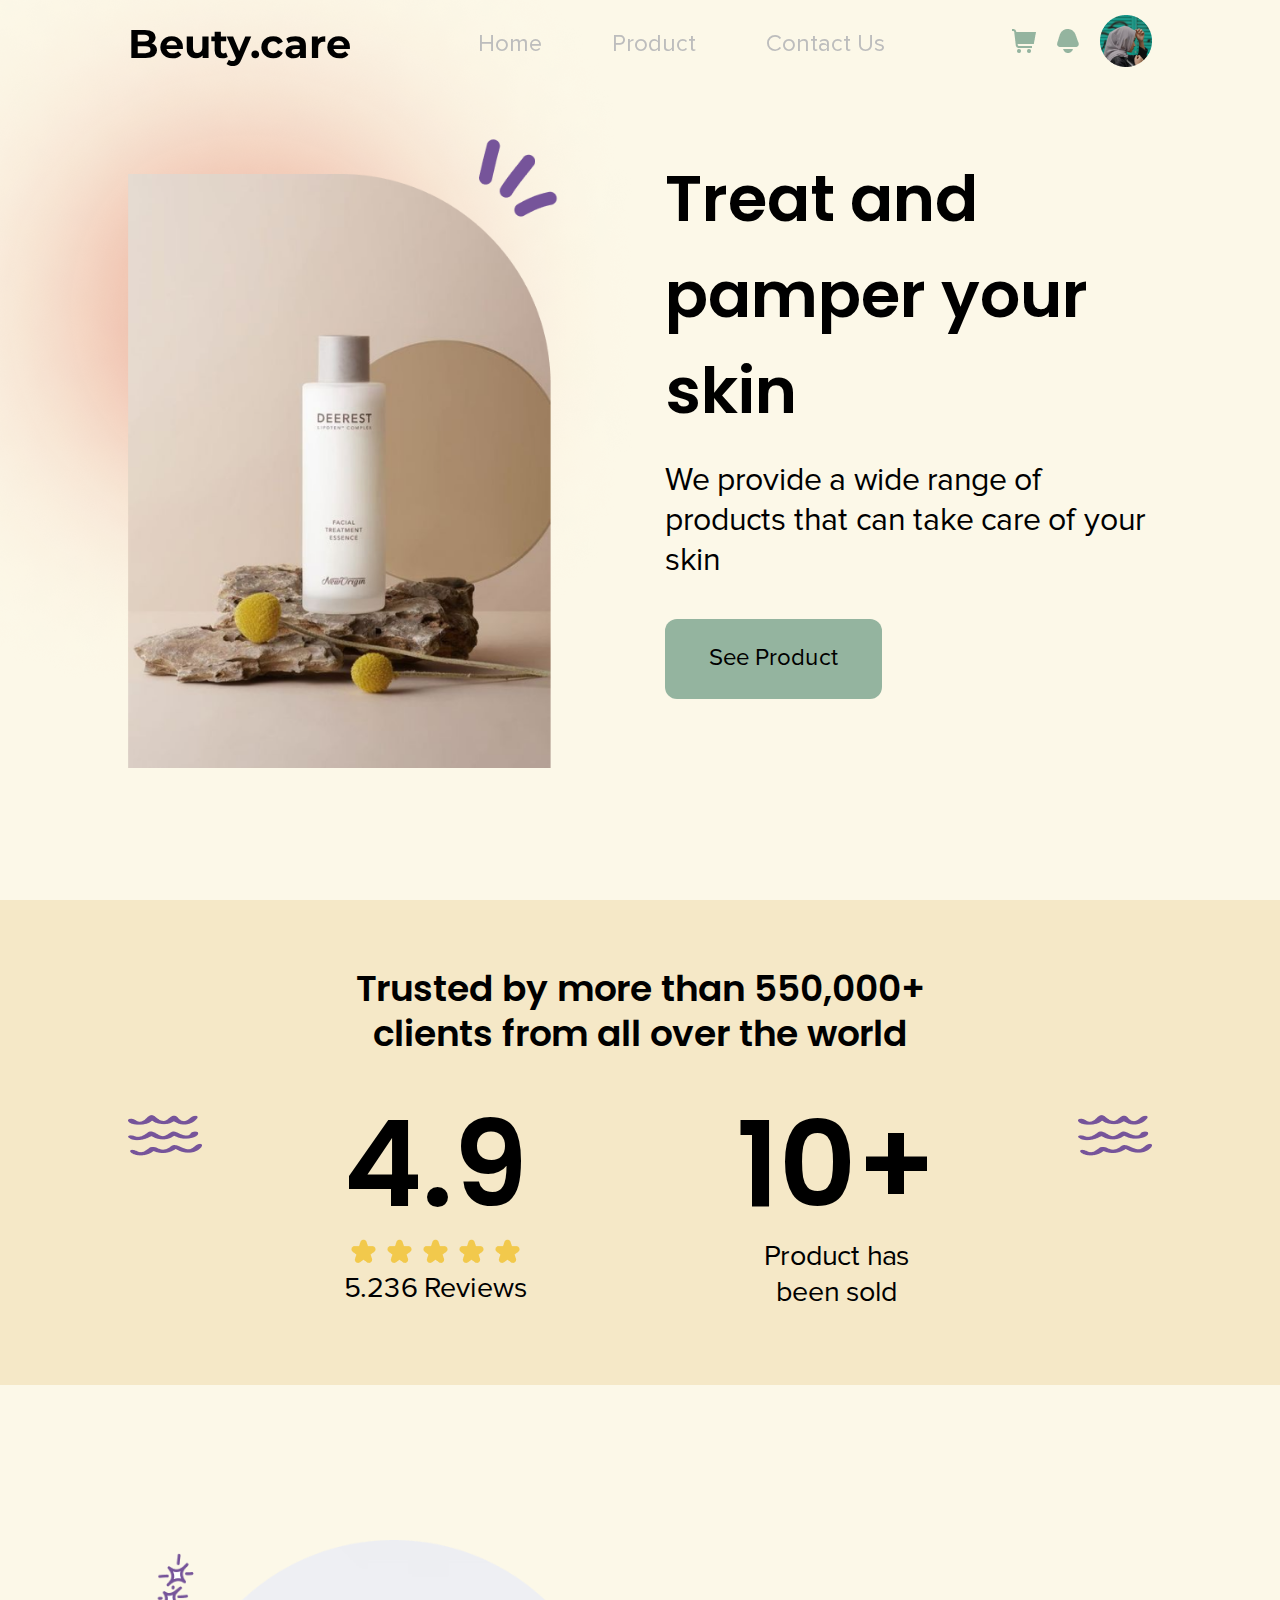
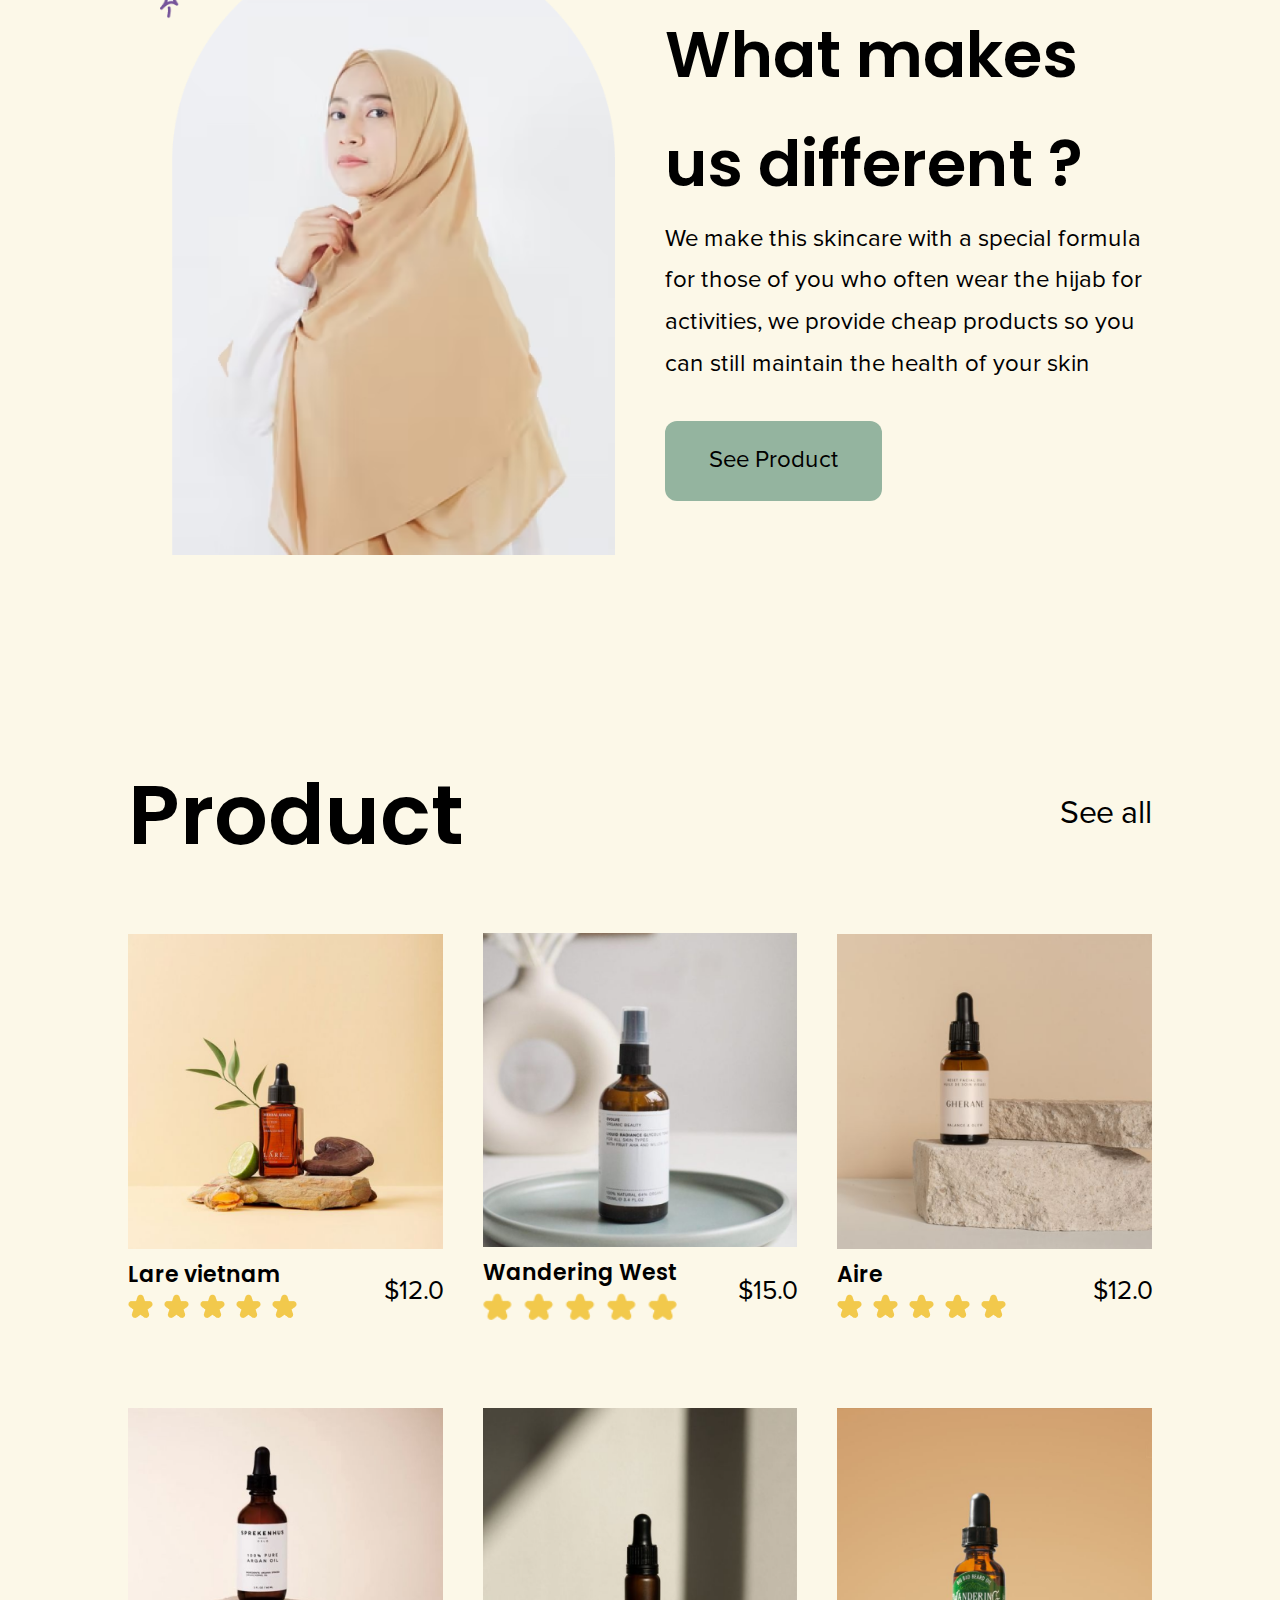
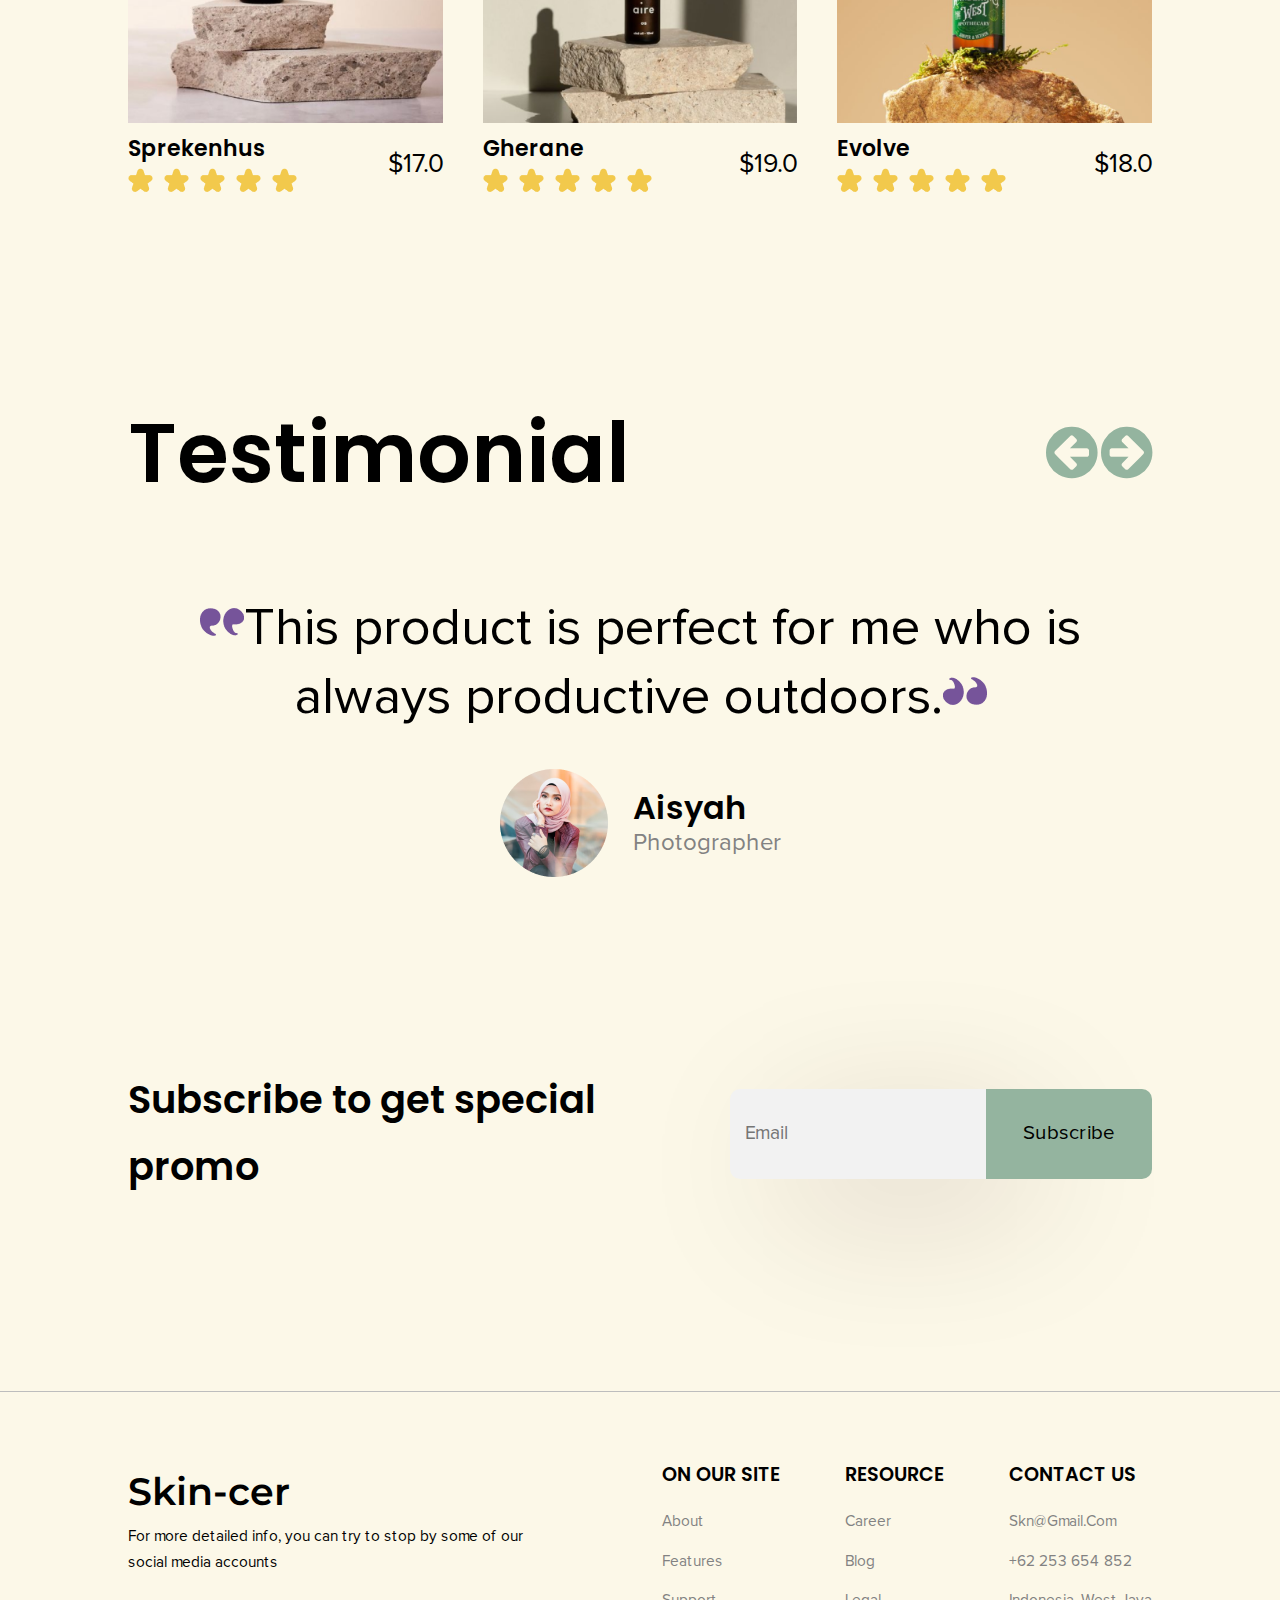
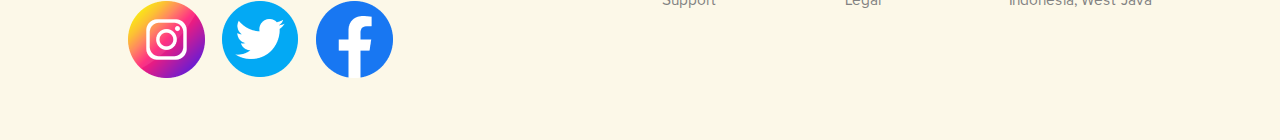
==== index.html @ 89e80ee1 "first commit" ====
<!DOCTYPE html>
<html lang="en">

<head>
    <meta charset="UTF-8">
    <meta http-equiv="X-UA-Compatible" content="IE=edge">
    <meta name="viewport" content="width=device-width, initial-scale=1.0">
    <!-- <link href="https://cdn.jsdelivr.net/npm/bootstrap@5.2.1/dist/css/bootstrap.min.css" rel="stylesheet" integrity="sha384-iYQeCzEYFbKjA/T2uDLTpkwGzCiq6soy8tYaI1GyVh/UjpbCx/TYkiZhlZB6+fzT" crossorigin="anonymous"> -->
    <link rel="stylesheet" href="https://cdnjs.cloudflare.com/ajax/libs/font-awesome/4.7.0/css/font-awesome.min.css">
    <link
        href="https://fonts.googleapis.com/css2?family=Montserrat:ital,wght@0,100;0,200;0,300;0,400;0,500;0,600;0,700;0,800;0,900;1,100;1,200;1,300;1,400;1,500;1,600;1,700;1,800;1,900&family=Poppins:ital,wght@0,100;0,200;0,300;0,400;0,500;0,600;0,700;0,800;0,900;1,100;1,200;1,300;1,400;1,500;1,600;1,700;1,800;1,900&display=swap"
        rel="stylesheet">
    <link rel="stylesheet" href="assets/css/style.css">
    <title>Skin - Care</title>
</head>

<body>

    <!-- Header Section Start -->

    <header>
        <img class="ellips" src="assets/img/Ellipse 182.png" alt="">
        <div class="navbar-box">
            <div class="container">
                <div class="box-navbar">
                    <div class="logo">
                        <h3>Beuty.care</h3>
                    </div>
                    <ul class="menu">
                        <li><a href="index.html">Home</a></li>
                        <li><a href="product.html">Product</a></li>
                        <li><a href="contact.html">Contact Us</a></li>
                    </ul>
                    <div class="icon">
                        <a href="cart.html"><img class="img-cart" src="assets/img/fi-ss-shopping-cart.png" alt=""></a>
                        <a href=""><img class="img-bell" src="assets/img/fi-ss-bell.png" alt=""></a>
                        <a href=""><img class="img-prof" src="assets/img/Ellipse 180.png" alt=""></a>
                        <i class="fa fa-bars" id="menu-bar"></i>
                    </div>
                </div>
            </div>
        </div>
        <div class="hero" id="home">
            <div class="container">
                <div class="box-hero">
                    <div class="image">
                        <img src="assets/img/Group 220.png" alt="">
                    </div>
                    <div class="box">
                        <h3>Treat and pamper your skin</h3>
                        <p>We provide a wide range of products that can take care of your skin</p>
                        <button class="btn">See Product</button>
                    </div>
                </div>
            </div>
        </div>
        
    </header>

    <!-- Header Section End -->

    <!-- Service Section Start -->

    <section class="service">
        <div class="container">
            <div class="box-service">
                <div class="icon-service">
                    <img src="assets/img/Group.png" alt="">
                </div>
                <div class="service-caption">
                    <div class="service-title">
                        <h3>Trusted by more than 550,000+ clients from all over the world</h3>
                    </div>
                    <div class="service-value">
                        <div>
                            <h3>4.9</h3>
                            <img src="assets/img/Group 221.png" alt="">
                            <p>5.236 Reviews</p>
                        </div>
                        <div>
                            <h3>10+</h3>
                            <p>Product has been sold</p>
                        </div>
                    </div>
                </div>
                <div class="icon-service">
                    <img src="assets/img/Group.png" alt="">
                </div>
            </div>
        </div>
    </section>

    <!-- Service Section End -->

    <!-- Advantage Section Start -->

    <section class="advantage">
        <div class="container">
            <div class="box-advantage">
                <div class="image">
                    <img src="assets/img/Group 222.png" alt="">
                </div>
                <div class="box-caption">
                    <h3>What makes us different ?</h3>
                    <p>We make this skincare with a special formula for those of you who often wear the hijab for activities, we provide cheap products so you can still maintain the health of your skin</p>
                    <button class="btn">See Product</button>
                </div>
            </div>
        </div>
    </section>

    <!-- Advantage Section End -->

    <!-- Product Section Start -->

    <section class="product">
        <div class="container">
            <div class="box-product">
                <div class="box-title">
                    <h3>Product</h3>
                    <a href="">See all</a>
                </div>
                <div class="list-product">
                    <div class="detail-product">
                        <img src="assets/img/img-list1 (1).png" alt="">
                        <div class="caption-product">
                            <div class="name-rate">
                                <h3>Lare vietnam</h3>
                                <img src="assets/img/Group 221.png" alt="">
                            </div>
                            <div class="price">
                                <p>$12.0</p>
                            </div>
                        </div>
                    </div>
                    <div class="detail-product">
                        <img src="assets/img/img-list1 (2).png" alt="">
                        <div class="caption-product">
                            <div class="name-rate">
                                <h3>Wandering West</h3>
                                <img src="assets/img/Group 221.png" alt="">
                            </div>
                            <div class="price">
                                <p>$15.0</p>
                            </div>
                        </div>
                    </div>
                    <div class="detail-product">
                        <img src="assets/img/img-list1 (3).png" alt="">
                        <div class="caption-product">
                            <div class="name-rate">
                                <h3>Aire</h3>
                                <img src="assets/img/Group 221.png" alt="">
                            </div>
                            <div class="price">
                                <p>$12.0</p>
                            </div>
                        </div>
                    </div>
                    <div class="detail-product">
                        <img src="assets/img/img-list1 (4).png" alt="">
                        <div class="caption-product">
                            <div class="name-rate">
                                <h3>Sprekenhus</h3>
                                <img src="assets/img/Group 221.png" alt="">
                            </div>
                            <div class="price">
                                <p>$17.0</p>
                            </div>
                        </div>
                    </div>
                    <div class="detail-product">
                        <img src="assets/img/img-list1 (5).png" alt="">
                        <div class="caption-product">
                            <div class="name-rate">
                                <h3>Gherane</h3>
                                <img src="assets/img/Group 221.png" alt="">
                            </div>
                            <div class="price">
                                <p>$19.0</p>
                            </div>
                        </div>
                    </div>
                    <div class="detail-product">
                        <img src="assets/img/img-list1 (6).png" alt="">
                        <div class="caption-product">
                            <div class="name-rate">
                                <h3>Evolve</h3>
                                <img src="assets/img/Group 221.png" alt="">
                            </div>
                            <div class="price">
                                <p>$18.0</p>
                            </div>
                        </div>
                    </div>
                </div>
            </div>
        </div>
    </section>

    <!-- Product Section End -->

    <!-- Testimonia Section Start -->

    <section class="testimonial">
        <div class="container">
            <div class="box-testimonial">
                <div class="box-title">
                    <h3>Testimonial</h3>
                    <div>
                        <i class="fa fa-arrow-circle-left prev" onClick="nextslide(-1)" aria-hidden="true"></i>
                        <i class="fa fa-arrow-circle-right next" onClick="nextslide(1)" aria-hidden="true"></i>
                    </div>
                </div>
                <div class="box-list-test">
                    <div class="testimonial-slide">
                        <div class="text-slide fade">
                            <h3><img src="assets/img/petik (1).png" alt="">This product is perfect for me who is always productive outdoors.<img src="assets/img/petik (2).png" alt=""></h3>
                            <div class="prof-test">
                                <img src="assets/img/Ellipse 185.png" alt="">
                                <div>
                                    <p>Aisyah</p>
                                    <span>Photographer</span>
                                </div>
                            </div>
                        </div>
                        <div class="text-slide fade">
                            <h3><img src="assets/img/petik (1).png" alt="">This product is perfect for me who is always productive outdoors.<img src="assets/img/petik (2).png" alt=""></h3>
                            <div class="prof-test">
                                <img src="assets/img/Ellipse 180.png" alt="">
                                <div>
                                    <p>Aminah</p>
                                    <span>Designer</span>
                                </div>
                            </div>
                        </div>
                        <div class="text-slide fade">
                            <h3><img src="assets/img/petik (1).png" alt="">This product is perfect for me who is always productive outdoors.<img src="assets/img/petik (2).png" alt=""></h3>
                            <div class="prof-test">
                                <img src="assets/img/Ellipse 185.png" alt="">
                                <div>
                                    <p>Fatimah</p>
                                    <span>Preacher</span>
                                </div>
                            </div>
                        </div>
                    </div>
                </div>
            </div>
        </div>
    </section>

    <!-- Testimonial Section End -->

    <!-- Subscribe Section Start -->

    <section class="subscribe">
        <div class="container">
            <div class="box-subscribe">
                <div class="subscribe-title">
                    <h3>Subscribe to get special promo</h3>
                    <div class="form">
                        <input type="text" placeholder="Email"><button>Subscribe</button></input>
                    </div>
                </div>
            </div>
        </div>
    </section>

    <!-- Subscribe Section End -->

    <!-- Footer Section Start -->

    <footer>
        <div class="footer">
            <div class="container">
                <div class="box-footer">
                    <div class="footer-sosmed">
                        <h3>Skin-cer</h3>
                        <p>For more detailed info, you can try to stop by some of our social media accounts</p>
                        <div class="image">
                            <a href="#"><img src="assets/img/img-ig.png" alt=""></a>
                            <a href="#"><img src="assets/img/img-twit.png" alt=""></a>
                            <a href="#"><img src="assets/img/img-fb.png" alt=""></a>
                        </div>
                    </div>
                    <div class="footer-info">
                        <div>
                            <h3>on our site</h3>
                            <ul>
                                <li><a href="">About</a></li>
                                <li><a href="">Features</a></li>
                                <li><a href="">Support</a></li>
                            </ul>
                        </div>
                        <div>
                            <h3>resource</h3>
                            <ul>
                                <li><a href="">Career</a></li>
                                <li><a href="">Blog</a></li>
                                <li><a href="">Legal</a></li>
                            </ul>
                        </div>
                        <div>
                            <h3>contact us</h3>
                            <ul>
                                <li><a href="">skn@gmail.com</a></li>
                                <li><a href="">+62 253 654 852</a></li>
                                <li><a href="">Indonesia, west java</a></li>
                            </ul>
                        </div>
                    </div>
                </div>
            </div>
        </div>
    </footer>

    <!-- Footer Section End -->

    <!-- custom js file link -->
    <script src="assets/js/script.js"></script>

</body>

</html>
---- assets/css/style.css ----
@font-face

/*perintah untuk memanggil font eksternal*/
    {
    font-family: 'Proxima Nova';
    /*memberikan nama bebas untuk font*/
    src: url('Proxima-Nova-Font.ttf');
    /*memanggil file font eksternalnya di folder nexa*/
}

@font-face

/*perintah untuk memanggil font eksternal*/
    {
    font-family: 'Gilroy';
    /*memberikan nama bebas untuk font*/
    src: url('Gilroy-ExtraBold.ttf');
    /*memanggil file font eksternalnya di folder nexa*/
}

* {
    margin: 0;
    padding: 0;
    box-sizing: border-box;
    font-family: "Poppins", sans-serif;
    scroll-behavior: smooth;
}

@keyframes bounce {
    30% {
        -webkit-transform: translateY(10px);
        transform: translateY(10px);
    }
}

@-webkit-keyframes fade {
    from {
        opacity: .4;
    }

    to {
        opacity: 1;
    }
}

@keyframes fade {
    from {
        opacity: .4;
    }

    to {
        opacity: 1;
    }
}

body {
    background-color: #FCF8E8;
}

header .ellips {
    position: absolute;
    z-index: -1;
}

.navbar-box {
    padding: 10px 0 10px 0;
    position: fixed;
    width: 100%;
    transition: all .3s ease;
    z-index: 1;
}

.navbar-box.scrolling-active {
    background: #FCF8E8;
    z-index: 999;
}

.container {
    width: 80%;
    margin-inline: auto;
}

.navbar-box .box-navbar {
    display: flex;
    justify-content: space-between;
    align-items: center;
}

.navbar-box .box-navbar .logo h3 {
    font-family: 'Montserrat';
    font-style: normal;
    font-weight: 700;
    font-size: 40px;
    line-height: 170.5%;
    color: #000000;
}

.navbar-box .box-navbar .menu {
    display: flex;
    column-gap: 70px;
}

.navbar-box .box-navbar .menu li {
    list-style-type: none;
}

.navbar-box .box-navbar .menu li a {
    text-decoration: none;
    font-family: 'Proxima Nova';
    font-style: normal;
    font-weight: 400;
    font-size: 24px;
    line-height: 170.5%;
    color: #BDBDBD;
}

.navbar-box .box-navbar .menu li a:hover {
    color: #000000;
}

.navbar-box .box-navbar .icon {
    display: flex;
    align-items: center;
    column-gap: 20px;
}

.img-cart:hover {
    animation: bounce 1s;
    cursor: pointer;
}

.img-bell:hover {
    animation: bounce 1s;
    cursor: pointer;
}

.img-prof:hover {
    animation: bounce 1s;
    cursor: pointer;
}

#menu-bar {
    font-size: 35px;
    display: none;
}

/* CSS Home Start */

header .hero {
    width: 100%;
    min-height: 100vh;
    display: flex;
    align-items: center;
}

.hero .box-hero {
    display: grid;
    grid-template-columns: repeat(2, 1fr);
    grid-template-rows: 1fr;
    column-gap: 50px;
    align-items: center;
    margin: 23px 0 73px 0;
}

.hero .box-hero .image img {
    width: 100%;
    height: 80%;
}


.hero .box-hero .box h3 {
    font-family: 'Poppins';
    font-style: normal;
    font-weight: 600;
    font-size: 64px;
    line-height: 150.5%;
    color: #000000;
}

.hero .box-hero .box p {
    margin-top: 22px;
    font-family: 'Proxima Nova';
    font-style: normal;
    font-weight: 400;
    font-size: 32px;
    line-height: 40px;
    color: #000000;
}

.hero .box-hero .box button {
    margin-top: 38px;
    width: 217px;
    height: 80px;
    background: #94B49F;
    border-radius: 12px;
    font-family: 'Proxima Nova';
    font-style: normal;
    font-weight: 400;
    font-size: 24px;
    line-height: 124%;
    color: #000000;
    border: none;
    outline: 0;
    cursor: pointer;
}

.hero .box-hero .box button:hover {
    background: #6ba36c;
    transition: all .3s ease;
}

.service {
    background-color: #F5E8C7;
}

.service .box-service {
    display: flex;
    justify-content: space-between;
    align-items: center;
    padding: 67px 0 75px 0;
}

.service .box-service .service-caption .service-title {
    padding: 0 141px;
}

.service .box-service .service-caption .service-title h3 {
    font-family: 'Poppins';
    font-style: normal;
    font-weight: 600;
    font-size: 36px;
    line-height: 124%;
    text-align: center;
    color: #000000;
}

.service .box-service .service-caption .service-value {
    display: flex;
    justify-content: center;
    margin-top: 35px;
    column-gap: 13rem;
    text-align: center;
}

.service .box-service .service-caption .service-value div:nth-child(2) p {
    width: 200px;
}

.service .box-service .service-caption .service-value h3 {
    font-family: 'Poppins';
    font-style: normal;
    font-weight: 600;
    font-size: 119.237px;
    line-height: 124%;
    text-align: center;
    color: #000000;
}

.service .box-service .service-caption .service-value p {
    font-family: 'Proxima Nova';
    font-style: normal;
    font-weight: 400;
    font-size: 28.6855px;
    line-height: 124%;
    text-align: center;
    color: #000000;
}

.advantage .box-advantage {
    display: grid;
    grid-template-columns: repeat(2, 1fr);
    grid-template-rows: 1fr;
    column-gap: 50px;
    align-items: center;
    margin: 155px 0 180px 0;
}

.advantage .box-advantage .image img {
    width: 100%;
    height: 70%;
}

.advantage .box-advantage .box-caption h3 {
    font-family: 'Poppins';
    font-style: normal;
    font-weight: 600;
    font-size: 64px;
    line-height: 170.5%;
    color: #000000;
}

.advantage .box-advantage .box-caption p {
    font-family: 'Proxima Nova';
    font-style: normal;
    font-weight: 400;
    font-size: 24px;
    line-height: 174%;
    color: #000000;
}

.advantage .box-advantage .box-caption button {
    margin-top: 35px;
    width: 217px;
    height: 80px;
    left: 663px;
    top: 2184px;
    background: #94B49F;
    border-radius: 12px;
    font-family: 'Proxima Nova';
    font-style: normal;
    font-weight: 400;
    font-size: 24px;
    line-height: 124%;
    color: #000000;
    border: none;
    outline: 0;
    cursor: pointer;
}

.advantage .box-advantage .box-caption button:hover {
    background: #6ba36c;
    transition: all .3s ease;
}

.product .box-product .box-title {
    display: flex;
    justify-content: space-between;
    align-items: center;
}

.product .box-product .box-title h3 {
    font-family: 'Poppins';
    font-style: normal;
    font-weight: 600;
    font-size: 83.9035px;
    line-height: 174%;
    color: #000000;
}

.product .box-product .box-title a {
    text-decoration: none;
    font-family: 'Proxima Nova';
    font-style: normal;
    font-weight: 400;
    font-size: 32px;
    line-height: 174%;
    color: #000000;
}

.product .box-product .list-product {
    display: grid;
    grid-template-columns: repeat(3, 1fr);
    grid-template-rows: 1fr;
    column-gap: 40px;
    align-items: center;
    margin: 45px 0 180px 0;
    row-gap: 80px;
}

.product .box-product .list-product .detail-product {
    width: 100%;
}

.product .box-product .list-product .detail-product img {
    width: 100%;
}

.product .box-product .list-product .detail-product .caption-product {
    display: flex;
    justify-content: space-between;
    align-items: center;
}

.product .box-product .list-product .detail-product .caption-product .name-rate h3 {
    font-family: 'Poppins';
    font-style: normal;
    font-weight: 600;
    font-size: 22px;
    line-height: 174%;
    color: #000000;
}

.product .box-product .list-product .detail-product .caption-product .price p {
    font-family: 'Proxima Nova';
    font-style: normal;
    font-weight: 400;
    font-size: 26px;
    line-height: 174%;
    color: #000000;
}

.testimonial .box-testimonial .box-title {
    display: flex;
    justify-content: space-between;
    align-items: center;
}

.testimonial .box-testimonial .box-title h3 {
    font-family: 'Poppins';
    font-style: normal;
    font-weight: 600;
    font-size: 83.9035px;
    line-height: 174%;
    color: #000000;
}

.prev,
.next {
    cursor: pointer;
    color: #94B49F;
    font-size: 60px;
}

.prev:hover,
.next:hover {
    color: #6ba36c;
}

.fade {
    -webkit-animation-name: fade;
    -webkit-animation-duration: 1.5s;
    animation-name: fade;
    animation-duration: 1.5s;
}

.testimonial .box-testimonial .box-list-test .testimonial-slide {
    margin-top: 68px;
}

.testimonial .box-testimonial .box-list-test .testimonial-slide h3 {
    font-family: 'Proxima Nova';
    font-style: normal;
    font-weight: 400;
    font-size: 52.7515px;
    line-height: 69px;
    text-align: center;
    color: #000000;
}

.testimonial .box-testimonial .box-list-test .testimonial-slide .prof-test img {
    width: 108px;
    height: 108px;
}

.testimonial .box-testimonial .box-list-test .testimonial-slide .prof-test {
    display: flex;
    align-items: center;
    justify-content: center;
    column-gap: 25px;
    margin-top: 37px;
}

.testimonial .box-testimonial .box-list-test .testimonial-slide .prof-test div p {
    font-family: 'Poppins';
    font-style: normal;
    font-weight: 600;
    font-size: 32px;
    line-height: 131%;
    color: #000000;
}

.testimonial .box-testimonial .box-list-test .testimonial-slide .prof-test div span {
    font-family: 'Proxima Nova';
    font-style: normal;
    font-weight: 400;
    font-size: 24px;
    line-height: 131%;
    color: #828282;
}

.subscribe .box-subscribe {
    margin-top: 190px;
    margin-bottom: 190px;
}

.subscribe .box-subscribe .subscribe-title {
    display: flex;
    justify-content: space-between;
    align-items: center;
}

.subscribe .box-subscribe .subscribe-title h3 {
    width: 40vw;
    font-family: 'Poppins';
    font-style: normal;
    font-weight: 600;
    font-size: 3vw;
    line-height: 174%;
    color: #000000;
}

.subscribe .box-subscribe .subscribe-title .form input {
    width: 20vw;
    height: 90px;
    background: #F2F2F2;
    box-shadow: 50px 30px 150px rgba(46, 4, 4, 0.15);
    border-radius: 10px 0px 0px 10px;
    border: none;
    outline: 0;
    cursor: pointer;
    font-family: 'Proxima Nova';
    font-style: normal;
    font-weight: 400;
    font-size: 1.5vw;
    padding-left: 15px;
    line-height: 174%;
    color: #BDBDBD;
}

.subscribe .box-subscribe .subscribe-title .form button {
    width: 13vw;
    height: 90px;
    background: #94B49F;
    border-radius: 0px 10px 10px 0px;
    border: none;
    outline: 0;
    cursor: pointer;
    font-family: 'Proxima Nova';
    font-style: normal;
    font-weight: 400;
    font-size: 1.6vw;
    line-height: 174%;
    color: #000000;
}

/* CSS Home End */

/* CSS Product Start */

.product-area .carrousel-product-area {
    padding-top: 156px;
}

.swiper {
    width: 80%;
}

.swiper-slide {
    padding: 0 16px;
    width: 100%;
    min-height: 600px;
    background-image: url(../img/slider-prod.png);
    display: grid;
    justify-items: center;
    text-align: center;
    align-content: center;

}

.swiper-slide h3 {
    font-family: 'Gilroy';
    font-style: normal;
    font-weight: 800;
    font-size: 5.5vw;
    line-height: 118px;
    text-transform: capitalize;
    color: #FFFFFF;
    padding: 0 155px;
}

.swiper-slide button {
    margin-top: 30px;
    width: 200px;
    height: 80px;
    background: #94B49F;
    border-radius: 12px;
    outline: 0;
    border: none;
    font-family: 'Proxima Nova';
    font-style: normal;
    font-weight: 400;
    font-size: 1.6vw;
    line-height: 124%;
    color: #000000;
}

.swiper-slide button:hover {
    color: white;
    background: #6ba36c;
}

.product-name .box-product-name {
    margin-top: 70px;
}

.product-name .box-product-name .search-input form button {
    width: 5%;
    height: 80px;
    background: #ffffff;
    border-radius: 4px 0 0 4px;
    border: none;
    outline: 0;
    padding-bottom: 10px;
}

.product-name .box-product-name .search-input form button .fa-search {
    font-size: 32px;
    color: #94B49F;
}

.product-name .box-product-name .search-input form input {
    width: 95%;
    height: 80px;
    background: #ffffff;
    border-radius: 0 4px 4px 0;
    border: none;
    outline: 0;
    font-family: 'Poppins';
    font-style: normal;
    font-weight: 400;
    font-size: 16px;
    line-height: 170.5%;
    padding-left: 20px;
    color: #BDBDBD;
}

.product-name .box-product-name .list-product-name {
    margin-top: 45px;
    display: grid;
    row-gap: 35px;
}

.product-name .box-product-name .list-product-name img {
    width: 100%;
}

.product .box-product {
    margin-top: 72px;
}

.product .box-product .product-title h3 {
    font-family: 'Poppins';
    font-style: normal;
    font-weight: 700;
    font-size: 2vw;
    line-height: 174%;
    color: #000000;
}

/* CSS Product End */

/* CSS Detail Start */

.detail-area .box-detail-area {
    padding-top: 135px;
    display: grid;
    grid-template-columns: 3fr 2fr;
    grid-template-rows: 1fr;
    column-gap: 20px;
}

.detail-area .box-detail-area .main-detail-image img {
    width: 100%;
    height: 39vw;
}

.detail-area .box-detail-area .all-detail-image {
    display: grid;
    row-gap: 1.5vw;
}

.detail-area .box-detail-area .all-detail-image img {
    width: 100%;
    height: 18.5vw;
}

.detail-product-area .box-detail-product-area {
    margin-top: 28px;
    display: grid;
    grid-template-columns: 3fr 2fr;
    justify-items: space-between;
}

.detail-product-area .box-detail-product-area .title-detail-product h3 {
    font-family: 'Poppins';
    font-style: normal;
    font-weight: 700;
    font-size: 2.7vw;
    line-height: 170.5%;
    color: #000000;
}

.detail-product-area .box-detail-product-area .title-detail-product img {
    width: 11.5vw;
}

.detail-product-area .box-detail-product-area .description-detail-product {
    margin-top: 5vw;
}

.detail-product-area .box-detail-product-area .description-detail-product h3 {
    font-family: 'Poppins';
    font-style: normal;
    font-weight: 700;
    font-size: 1.6vw;
    line-height: 170.5%;
    color: #000000;
}

.detail-product-area .box-detail-product-area .description-detail-product p {
    margin-top: 1.5vw;
    font-family: 'Proxima Nova';
    font-style: normal;
    font-weight: 400;
    font-size: 1.25vw;
    line-height: 170.5%;
    color: #000000;
}

.select-variant {
    width: 27.7vw;
    height: 518px;
    background: #94B49F;
    border: 1px solid #FCF8E8;
    border-radius: 8px;
    padding: 2vw 2vw;
    justify-self: end;
}

.select-variant h3 {
    font-family: 'Poppins';
    font-style: normal;
    font-weight: 700;
    font-size: 1.1vw;
    line-height: 27px;
    color: #000000;
}

.select-variant .size {
    display: flex;
    justify-content: space-between;
    margin-top: 0.8vw;
}

.select-variant .size button {
    background: #F2F2F2;
    border-radius: 4px;
    padding: 3px 1.8vw;
    font-family: 'Poppins';
    font-style: normal;
    font-weight: 400;
    font-size: 1.1vw;
    line-height: 27px;
    color: #000000;
    outline: 0;
    border: none;
}

.select-variant .size button:hover {
    background: rgba(252, 248, 232, 0.5);
}

.select-variant .discount-desc {
    display: flex;
    align-items: center;
    padding: 1.2vw 0.65vw;
    background: #FCF8E8;
    border-radius: 8px;
    column-gap: 1.1vw;
    margin-top: 1.7vw;
}

.select-variant .discount-desc img {
    width: 2.47vw;
}

.select-variant .discount-desc h3 {
    font-family: 'Poppins';
    font-style: normal;
    font-weight: 400;
    font-size: 1.04vw;
    line-height: 1.5vw;
    color: #000000;
}

.select-variant .total-buying {
    margin-top: 1.7vw;
    display: flex;
    align-items: center;
    justify-content: space-between;
}

.select-variant .total-buying .count {
    display: flex;
    column-gap: 3.25vw;
}

.select-variant .total-buying .count button {
    outline: 0;
    border: none;
    background: none;
    cursor: pointer;
}

.select-variant .total-buying .count button img {
    width: 2.7vw;
}

.select-variant .total-buying .count button img:hover {
    animation: bounce 1s;
}

.select-variant .total-buying h3 {
    font-family: 'Poppins';
    font-style: normal;
    font-weight: 400;
    font-size: 2.08vw;
    line-height: 3.1vw;
    color: #FCF8E8;
}

.select-variant h3:nth-child(5) {
    margin-top: 0.2vw;
    font-family: 'Poppins';
    font-style: normal;
    font-weight: 400;
    font-size: 0.7vw;
    line-height: 15px;
    color: #000000;
}

.select-variant .btn-select {
    margin-top: 1.7vh;
    display: grid;
    row-gap: 0.7vw;
}

.select-variant .btn-select button {
    width: 100%;
    height: 4.4vw;
    font-family: 'Poppins';
    font-style: normal;
    font-weight: 400;
    font-size: 1.5vw;
    line-height: 20px;
    color: #000000;
}

.select-variant .btn-select button:nth-child(1) {
    outline: 0;
    border: none;
    background: #FCF8E8;
    border-radius: 4px;
}

.select-variant .btn-select button:nth-child(1):hover {
    background: rgba(252, 248, 232, 0.5);
}

.select-variant .btn-select button:nth-child(2) {
    outline: 0;
    background: rgba(252, 248, 232, 0.5);
    border: 3px solid #FCF8E8;
    border-radius: 4px;
}

.select-variant .btn-select button:nth-child(2):hover {
    background: #FCF8E8;
    border: 5px solid #a8a8a8;
}

.testimonial-detail .box-testimonial-detail {
    margin-top: 70px;
    width: 40.4vw;
}

.testimonial-detail .box-testimonial-detail .title-testimonial-detail h3 {
    font-family: 'Poppins';
    font-style: normal;
    font-weight: 700;
    font-size: 1.56vw;
    line-height: 170.5%;
    color: #000000;
}

.testimonial-detail .box-testimonial-detail .list-testimonial-detail {
    margin-top: 20px;
}

.testimonial-detail .box-testimonial-detail .list-testimonial-detail .list-prof-testimonial {
    display: flex;
    column-gap: 20px;
    margin-top: 30px;
}

.testimonial-detail .box-testimonial-detail .list-testimonial-detail .list-prof-testimonial img {
    width: 4.94vw;
    height: 4.94vw;
}

.testimonial-detail .box-testimonial-detail .list-testimonial-detail .list-prof-testimonial .name h3 {
    font-family: 'Poppins';
    font-style: normal;
    font-weight: 700;
    font-size: 1.1vw;
    line-height: 170.5%;
    text-transform: capitalize;
    color: #000000;
}

.testimonial-detail .box-testimonial-detail .list-testimonial-detail .list-prof-testimonial .name img {
    width: 6.9vw;
    height: 1.1vw;
}

.testimonial-detail .box-testimonial-detail .list-testimonial-detail .list-prof-testimonial .name p {
    font-family: 'Proxima Nova';
    font-style: normal;
    font-weight: 400;
    font-size: 1.17vw;
    line-height: 170.5%;
    color: #000000;
}

/* CSS Detail End */

/* CSS Payment Start */

.payment-area .box-payment-area {
    padding-top: 135px;
    padding-bottom: 100px;
    display: grid;
    grid-template-columns: 2fr 2fr;
    column-gap: 20px;
}

.payment-area .box-payment-area .payment-image img {
    width: 100%;
}

.payment-area .box-payment-area .detail-payment h3 {
    font-family: 'Poppins';
    font-style: normal;
    font-weight: 700;
    font-size: 2.08vw;
    line-height: 170.5%;
    color: #000000;
}

.payment-area .box-payment-area .detail-payment p {
    font-family: 'Proxima Nova';
    font-style: normal;
    font-weight: 400;
    font-size: 1.1vw;
    line-height: 170.5%;
    color: #000000;
}

.payment-area .box-payment-area .detail-payment .desc-payment {
    width: 34.2vw;
    margin-top: 1.04vw;

}

.payment-area .box-payment-area .detail-payment .desc-payment div:nth-child(1) {
    display: grid;
    row-gap: -5px;
}

.payment-area .box-payment-area .detail-payment .desc-payment label {
    font-family: 'Proxima Nova';
    font-style: normal;
    font-weight: 400;
    font-size: 1.1vw;
    line-height: 170.5%;
    color: #000000;
}

.payment-area .box-payment-area .detail-payment .desc-payment select {
    padding: 2.1vw 0.9vw;
    gap: 10px;
    width: 34.2vw;
    height: 6.5vw;
    background: #F2F2F2;
    border-radius: 4px;
    font-family: 'Poppins';
    font-style: normal;
    font-weight: 600;
    font-size: 1.3vw;
    line-height: 170.5%;
    color: #000000;
    outline: 0;
    border: none;
}

.payment-area .box-payment-area .detail-payment .desc-payment .subtotal {
    display: flex;
    justify-content: space-between;
}

.payment-area .box-payment-area .detail-payment .desc-payment .total {
    display: flex;
    justify-content: space-between;
}

.payment-area .box-payment-area .detail-payment .desc-payment .subtotal h3:nth-child(1),
.payment-area .box-payment-area .detail-payment .desc-payment .total h3:nth-child(1) {
    font-family: 'Poppins';
    font-style: normal;
    font-weight: 400;
    font-size: 1.04vw;
    line-height: 170.5%;
    color: #000000;
}

.payment-area .box-payment-area .detail-payment .desc-payment .subtotal h3:nth-child(2),
.payment-area .box-payment-area .detail-payment .desc-payment .total h3:nth-child(2) {
    font-family: 'Poppins';
    font-style: normal;
    font-weight: 400;
    font-size: 1.5vw;
    line-height: 170.5%;
    color: #000000;
}

.payment-area .box-payment-area .detail-payment .desc-payment button {
    justify-content: center;
    align-items: center;
    padding: 1.62vw 2.86vw;
    gap: 10px;
    width: 34.2vw;
    height: 5.2vw;
    background: #94B49F;
    border-radius: 12px;
    outline: 0;
    border: none;
    font-family: 'Proxima Nova';
    font-style: normal;
    font-weight: 400;
    font-size: 1.5vw;
    line-height: 124%;
    color: #000000;
}

.payment-area .box-payment-area .detail-payment .desc-payment button:hover {
    background: #b4b4b4;
}

/* CSS Payment End */

/* CSS Cart Start */

.cart-area .box-cart-area {
    padding-top: 140px;
    padding-bottom: 100px;
    display: grid;
    grid-template-columns: 4fr 2fr;
    grid-template-rows: 1fr;
}

.cart-area .box-cart-area .lists-cart {
    display: grid;
    row-gap: 2.5vw;
}

.cart-area .box-cart-area .list-cart {
    display: flex;
    column-gap: 5px;
    border-bottom: 1px solid rgba(189, 189, 189, 1);
}

.cart-area .box-cart-area .list-cart .cart {
    display: flex;
    column-gap: 2.73vw;
}

.cart-area .box-cart-area .list-cart input {
    align-self: start;
    width: 1.69vw;
    height: 1.7vw;
}

.cart-area .box-cart-area .list-cart .cart-img {
    width: 14.1vw;
}

.cart-area .box-cart-area .list-cart .name-product h3 {
    font-family: 'Poppins';
    font-style: normal;
    font-weight: 700;
    font-size: 2.08vw;
    line-height: 170.5%;
    color: #000000;
}

.cart-area .box-cart-area .list-cart .cart .name-product p,
.cart-area .box-cart-area .list-cart .cart .name-product p span {
    font-family: 'Proxima Nova';
    font-style: normal;
    font-weight: 400;
    font-size: 1.17vw;
    line-height: 170.5%;
    color: #000000;
}

.cart-area .box-cart-area .list-cart .cart .detail-cart {
    display: grid;
    align-content: space-between;
}

.cart-area .box-cart-area .list-cart .cart .max-product div {
    display: flex;
    justify-content: space-between;
}

.cart-area .box-cart-area .list-cart .cart .detail-cart .max-product .btn-plus-minus img {
    outline: 0;
    border: none;
    background: none;
    width: 2.73vw;
    height: 2.7vw;
    cursor: pointer;
}

.cart-area .box-cart-area .list-cart .cart .max-product h3 {
    font-family: 'Poppins';
    font-style: normal;
    font-weight: 400;
    font-size: 2.08vw;
    line-height: 2.92vw;
    color: #76549A;
}

.cart-area .box-cart-area .list-cart .cart .max-product div:nth-child(1) {
    column-gap: 1.95vw;
    display: flex;
    align-items: start;
}

.cart-area .box-cart-area .list-cart .cart .max-product p {
    font-family: 'Poppins';
    font-style: normal;
    font-weight: 400;
    font-size: 0.97vw;
    line-height: 15px;
    margin-top: 0.5vw;
    color: #000000;
}

.cart-area .box-cart-area .list-cart button {
    outline: 0;
    border: none;
    background: none;
    Width: 2.23vw;
    Height: 2.23vw;
    cursor: pointer;
}

.cart-area .box-cart-area .list-cart button:hover {
    animation: bounce 1s;
}

.cart-area .box-cart-area .list-cart .cart .trash-img {
    Width: 2.23vw;
    Height: 2.1vw;
}

.cart-area .box-cart-area .total-cart {
    box-sizing: border-box;
    padding: 2.08vw;
    gap: 10px;
    width: 27.79vw;
    height: 50.78vh;
    background: #94B49F;
    border: 1px solid #FCF8E8;
    border-radius: 8px;
}

.cart-area .box-cart-area .total-cart h3 {
    font-family: 'Poppins';
    font-style: normal;
    font-weight: 700;
    font-size: 1.17vw;
    line-height: 27px;
    color: #000000;
}

.cart-area .box-cart-area .total-cart p {
    margin-top: 0.65vw;
    font-family: 'Poppins';
    font-style: normal;
    font-weight: 400;
    font-size: 2.08vw;
    line-height: 48px;
    color: #000000;
}

.cart-area .box-cart-area .total-cart .discount-desc {
    display: flex;
    align-items: center;
    padding: 1.2vw 0.65vw;
    background: #FCF8E8;
    border-radius: 8px;
    column-gap: 1.1vw;
    margin-top: 1.7vw;
}

.cart-area .box-cart-area .total-cart .discount-desc img {
    width: 2.47vw;
}

.cart-area .box-cart-area .total-cart .discount-desc h3 {
    font-family: 'Poppins';
    font-style: normal;
    font-weight: 400;
    font-size: 1.04vw;
    line-height: 1.5vw;
    color: #000000;
}

.cart-area .box-cart-area .total-cart .btn-select button {
    margin-top: 1.7vw;
    width: 100%;
    height: 4.4vw;
    font-family: 'Poppins';
    font-style: normal;
    font-weight: 400;
    font-size: 1.5vw;
    line-height: 20px;
    color: #000000;
}

.cart-area .box-cart-area .total-cart .btn-select button:nth-child(1) {
    outline: 0;
    border: none;
    background: #FCF8E8;
    border-radius: 4px;
}

.cart-area .box-cart-area .total-cart .btn-select button:nth-child(1):hover {
    background: rgba(252, 248, 232, 0.5);
}

/* CSS Cart End */

/* CSS Contact Start */

.contact-area .box-contact-area {
    padding-top: 140px;
    padding-bottom: 100px;
    display: grid;
    grid-template-columns: 1fr 2fr 1fr;
    column-gap: 80px;
}

.contact-area .box-contact-area .substract-1 {
    display: grid;
    grid-template-columns: 1fr;
    align-content: space-between;
}

.contact-area .box-contact-area .substract-1 img:nth-child(1) {
    width: 11.80vw;
}

.contact-area .box-contact-area .substract-1 img:nth-child(2) {
    padding-bottom: 100px;
    justify-self: end;
    width: 3.2vw;
}

.contact-area .box-contact-area .contact-form h3 {
    font-family: 'Poppins';
    font-style: normal;
    font-weight: 600;
    font-size: 2.60vw;
    line-height: 174%;
    text-align: center;
    color: #000000;
}

.contact-area .box-contact-area .contact-form .form-area {
    display: grid;
}

.contact-area .box-contact-area .contact-form .form-area label {
    font-family: 'Poppins';
    font-style: normal;
    font-weight: 700;
    font-size: 1.12vw;
    line-height: 27px;
    display: flex;
    align-items: center;
    letter-spacing: 0.718161px;
    color: #000000;
}

.contact-area .box-contact-area .contact-form .form-area input {
    width: 44.05vw;
    height: 5.88vw;
    background: #FFFFFF;
    border-radius: 12px;
    padding: 1.69vw 1.6vw;
    outline: 0;
    border: none;
    font-family: 'Poppins';
    font-style: normal;
    font-weight: 400;
    font-size: 0.99vw;
    line-height: 27px;
    display: flex;
    align-items: center;
    letter-spacing: 0.718161px;
    color: #A0A3BD;
}

.contact-area .box-contact-area .contact-form .form-area textarea {
    width: 44.05vw;
    height: 18.9vw;
    background: #FFFFFF;
    border-radius: 0.99vw;
    padding: 1.23vw 1.6vw;
    outline: 0;
    border: none;
    font-family: 'Poppins';
    font-style: normal;
    font-weight: 400;
    font-size: 0.99vw;
    line-height: 27px;
    display: flex;
    align-items: center;
    letter-spacing: 0.718161px;
    color: #A0A3BD;
}

.contact-area .box-contact-area .contact-form .form-area button {
    margin-top: 2.3vw;
    display: flex;
    flex-direction: row;
    justify-content: center;
    align-items: center;
    padding: 1.62vw 2.86vw;
    gap: 10px;
    background: #94B49F;
    border-radius: 12px;
    outline: 0;
    border: none;
    font-family: 'Proxima Nova';
    font-style: normal;
    font-weight: 400;
    font-size: 1.56vw;
    line-height: 124%;
    color: #000000;
}

.contact-area .box-contact-area .contact-form .form-area button:hover {
    background: #b4b4b4;
    color: #FFFFFF;
}

.contact-area .box-contact-area .substract-2 {
    justify-self: end;
}

.contact-area .box-contact-area .substract-2 img {
    width: 5.2vw;
}

/* CSS Contact End */

/* CSS login Start */

.login-area {
    height: fit-content;
}

.login-area .box-login {
    display: grid;
    grid-template-columns: 2fr 2fr;
    column-gap: 1vw;
}

.login-area .box-login .img-login img {
    height: 100vh;
    width: 100%;
}

.login-area .box-login .form-login {
    padding: 0vw 0 0vw 0;
}

.login-area .box-login .form-login .title-login {
    display: grid;
    row-gap: 0.5vw;
}

.login-area .box-login .form-login .title-login h3 {
    font-family: 'Poppins';
    font-style: normal;
    font-weight: 700;
    font-size: 3.1vw;
    line-height: 124%;
    color: #000000;
}

.login-area .box-login .form-login .title-login h3 img{
    width: 6.3vw;
}

.login-area .box-login .form-login .title-login p {
    font-family: 'Proxima Nova';
    font-style: normal;
    font-weight: 400;
    font-size: 1.5vw;
    line-height: 124%;
    color: #000000;
}

.login-area .box-login .form-login .form-area {
    display: grid;
    padding: 0 7.8vw 0 0;
    row-gap: 1.5vw;
    margin-top: 2.27vw;
}

.login-area .box-login .form-login .form-area input {
    width: 36.364583333333336vw;
    height: 5.2vw;
    background: #FFFFFF;
    border-radius: 12px;
    outline: 0;
    border: none;
    font-family: 'Poppins';
    font-style: normal;
    font-weight: 400;
    font-size: 0.99vw;
    line-height: 27px;
    display: flex;
    align-items: center;
    letter-spacing: 0.718161px;
    padding-left: 1.4vw;
    color: #A0A3BD;
}

.login-area .box-login .form-login .form-area button {
    display: flex;
    flex-direction: row;
    justify-content: center;
    align-items: center;
    padding: 25px 44px;
    gap: 10px;
    width: 36.364583333333336vw;
    height: 4.55vw;
    background: #94B49F;
    border-radius: 12px;
    outline: 0;
    border: none;
    font-family: 'Proxima Nova';
    font-style: normal;
    font-weight: 400;
    font-size: 1.4vw;
    line-height: 124%;
    color: #000000;
}

.login-area .box-login .form-login .form-area button:hover {
    background: #b4b4b4;
    color: #FFFFFF;
}

.login-area .box-login .form-login .form-area p{
    font-family: 'Proxima Nova';
font-style: normal;
font-weight: 400;
font-size: 1.3vw;
line-height: 124%;
color: #000000;
}

.login-area .box-login .form-login .form-area p a{
    font-family: 'Proxima Nova';
font-style: normal;
font-weight: 400;
font-size: 1.3vw;
line-height: 124%;
color: #2D9CDB;
text-decoration: none;
}

.login-area .box-login .form-login .form-area p a:hover{
    color: #006098;
}

.login-area .box-login .form-login .another-login {
    display: grid;
    margin-top: 2vw;
    row-gap: 1vw;
}

.login-area .box-login .form-login .another-login button:nth-child(1) {
    display: flex;
    flex-direction: row;
    justify-content: center;
    align-items: center;
    padding: 20px 0px;
    gap: 10px;
    width: 36.364583333333336vw;
    height: 4.55vw;
    background: #FFFFFF;
    border-radius: 12px;
    font-family: 'Proxima Nova';
    font-style: normal;
    font-weight: 400;
    font-size: 1.3vw;
    line-height: 124%;
    color: #000000;
    outline: 0;
    border: none;
}

.login-area .box-login .form-login .another-login button:nth-child(2) {
    display: flex;
    flex-direction: row;
    justify-content: center;
    align-items: center;
    padding: 20px 0px;
    gap: 10px;
    width: 36.364583333333336vw;
    height: 4.55vw;
    background: #3B5998;
    border-radius: 12px;
    font-family: 'Proxima Nova';
    font-style: normal;
    font-weight: 400;
    font-size: 1.3vw;
    line-height: 124%;
    color: #FFFFFF;
    outline: 0;
    border: none;
}

.login-area .box-login .form-login .another-login button:nth-child(1):hover,
.login-area .box-login .form-login .another-login button:nth-child(2):hover {
    outline: 1;
    border: 1px solid #7bceff;
}

.login-area .box-login .form-login .another-login button img{
    width: 2.60vw;
}

/* CSS login End */

/* CSS Register Start */

.register-area {
    height: fit-content;
}

.register-area .box-register {
    display: grid;
    grid-template-columns: 2fr 2fr;
    column-gap: 1vw;
}

.register-area .box-register .img-register img {
    height: 100vh;
    width: 100%;
}

.register-area .box-register .form-register {
    padding: 0vw 0 0vw 0;
}

.register-area .box-register .form-register .title-register {
    display: grid;
    row-gap: 0.5vw;
}

.register-area .box-register .form-register .title-register h3 {
    font-family: 'Poppins';
    font-style: normal;
    font-weight: 700;
    font-size: 3.1vw;
    line-height: 124%;
    color: #000000;
}

.register-area .box-register .form-register .title-register h3 img{
    width: 6.3vw;
}

.register-area .box-register .form-register .title-register p {
    font-family: 'Proxima Nova';
    font-style: normal;
    font-weight: 400;
    font-size: 1.5vw;
    line-height: 124%;
    color: #000000;
}

.register-area .box-register .form-register .form-area {
    display: grid;
    padding: 0 7.8vw 0 0;
    row-gap: 1.5vw;
    margin-top: 2.27vw;
}

.register-area .box-register .form-register .form-area input {
    width: 36.364583333333336vw;
    height: 5.2vw;
    background: #FFFFFF;
    border-radius: 12px;
    outline: 0;
    border: none;
    font-family: 'Poppins';
    font-style: normal;
    font-weight: 400;
    font-size: 0.99vw;
    line-height: 27px;
    display: flex;
    align-items: center;
    letter-spacing: 0.718161px;
    padding-left: 1.4vw;
    color: #A0A3BD;
}

.register-area .box-register .form-register .form-area button {
    display: flex;
    flex-direction: row;
    justify-content: center;
    align-items: center;
    padding: 25px 44px;
    gap: 10px;
    width: 36.364583333333336vw;
    height: 4.55vw;
    background: #94B49F;
    border-radius: 12px;
    outline: 0;
    border: none;
    font-family: 'Proxima Nova';
    font-style: normal;
    font-weight: 400;
    font-size: 1.4vw;
    line-height: 124%;
    color: #000000;
}

.register-area .box-register .form-register .form-area button:hover {
    background: #b4b4b4;
    color: #FFFFFF;
}

.register-area .box-register .form-register .form-area p{
    font-family: 'Proxima Nova';
font-style: normal;
font-weight: 400;
font-size: 1.3vw;
line-height: 124%;
color: #000000;
}

.register-area .box-register .form-register .form-area p a{
    font-family: 'Proxima Nova';
font-style: normal;
font-weight: 400;
font-size: 1.3vw;
line-height: 124%;
color: #2D9CDB;
text-decoration: none;
}

.register-area .box-register .form-register .form-area p a:hover{
    color: #006098;
}

/* CSS Register End */

.footer {
    border-top: 1px solid #BDBDBD;
}

.footer .box-footer {
    margin: 67px 0 75px 0;
    display: flex;
    justify-content: space-between;
}

.footer .box-footer .footer-sosmed {
    width: 403px;
}

.footer .box-footer .footer-sosmed h3 {
    font-family: 'Montserrat';
    font-style: normal;
    font-weight: 600;
    font-size: 3vw;
    line-height: 170.5%;
    color: #000000;
}

.footer .box-footer .footer-sosmed p {
    font-family: 'Proxima Nova';
    font-style: normal;
    font-weight: 400;
    font-size: 1.2vw;
    line-height: 170.5%;
    color: #000000;
}

.footer .box-footer .footer-sosmed .image {
    margin-top: 25px;
    display: flex;
    column-gap: 30px;
}

.footer .box-footer .footer-sosmed .image a {
    width: 5vw;
    height: 5vw;
    transition: 0.3 ease;
}

.footer .box-footer .footer-sosmed .image a:hover {
    animation: bounce 1s;
    cursor: pointer;
    transform: rotate(360deg);
}

.footer .box-footer .footer-info {
    display: flex;
    column-gap: 65px;
}

.footer .box-footer .footer-info h3 {
    font-family: 'Poppins';
    font-style: normal;
    font-weight: 600;
    font-size: 1.5vw;
    line-height: 170.5%;
    text-transform: uppercase;
    color: #000000;
}

.footer .box-footer .footer-info ul {
    margin-top: 17px;
}

.footer .box-footer .footer-info ul li {
    list-style-type: none;
    margin-top: 12px;
}

.footer .box-footer .footer-info ul li a {
    text-decoration: none;
    font-family: 'Proxima Nova';
    font-style: normal;
    font-weight: 400;
    font-size: 1.2vw;
    line-height: 170.5%;
    text-transform: capitalize;
    color: #828282;
}

.footer .box-footer .footer-info ul li a:hover {
    color: #000000;
}

@media (max-width:1048px) {

    .navbar-box .box-navbar .logo h3 {
        font-family: 'Montserrat';
        font-style: normal;
        font-weight: 700;
        font-size: 32px;
        line-height: 170.5%;
        color: #000000;
    }

    .navbar-box .box-navbar .menu {
        display: flex;
        column-gap: 30px;
    }

    .navbar-box .box-navbar .menu li a {
        text-decoration: none;
        font-family: 'Proxima Nova';
        font-style: normal;
        font-weight: 400;
        font-size: 20px;
        line-height: 170.5%;
        color: #BDBDBD;
    }

    .navbar-box .box-navbar .menu li a:hover {
        color: #000000;
    }

    .navbar-box .box-navbar .icon {
        display: flex;
        align-items: center;
        column-gap: 10px;
    }

    .img-cart {
        width: 90%;
        margin-top: 5px;
    }

    .img-bell {
        width: 90%;
        margin-top: 5px;
    }

    .img-prof {
        width: 90%;
        margin-top: 5px;
    }

    .hero .box-hero {
        margin: 23px 0 43px 0;
    }

    .hero .box-hero .box h3 {
        font-size: 5vw;
        line-height: 130.5%;
    }

    .hero .box-hero .box p {
        font-size: 2.5vw;
    }

    .hero .box-hero .box button {
        width: 217px;
        height: 60px;
        font-weight: 400;
        font-size: 20px;
        line-height: 124%;
        border-radius: 10px;
    }

    .service .box-service .icon-service img {
        width: 100%;
    }

    .service .box-service .service-caption .service-title h3 {
        font-size: 3vw;
    }

    .service .box-service .service-caption .service-value {
        column-gap: 8vw;
    }

    .service .box-service .service-caption .service-value h3 {
        font-size: 8vw;
    }

    .service .box-service .service-caption .service-value img {
        width: 80%;
    }

    .service .box-service .service-caption .service-value p {
        font-size: 3vw;
    }

    .advantage .box-advantage .image img {
        width: 100%;
        height: 70%;
    }

    .advantage .box-advantage .box-caption h3 {
        font-size: 5vw;
    }

    .advantage .box-advantage .box-caption p {
        font-size: 2vw;
    }

    .advantage .box-advantage .box-caption button {
        height: 60px;
        font-size: 20px;
    }

    .product .box-product .box-title h3 {
        font-size: 6vw;
    }

    .product .box-product .box-title a {
        font-size: 3vw;
    }

    .product .box-product .list-product .detail-product .caption-product .name-rate h3 {
        font-family: 'Poppins';
        font-style: normal;
        font-weight: 600;
        font-size: 2vw;
        line-height: 174%;
        color: #000000;
    }

    .product .box-product .list-product .detail-product .caption-product .name-rate img {
        width: 80%;
    }

    .product .box-product .list-product .detail-product .caption-product .price p {
        font-family: 'Proxima Nova';
        font-style: normal;
        font-weight: 400;
        font-size: 20px;
        line-height: 174%;
        color: #000000;
    }

    .testimonial .box-testimonial .box-title h3 {
        font-size: 6vw;
    }

    .prev,
    .next {
        font-size: 5.5vw;
    }

    .testimonial .box-testimonial .box-list-test .testimonial-slide h3 {
        font-size: 4.5vw;
        line-height: 60px;
    }

    .testimonial .box-testimonial .box-list-test .testimonial-slide h3 img {
        width: 3vw;
    }

    .testimonial .box-testimonial .box-list-test .testimonial-slide .prof-test img {
        width: 10vw;
        height: 10vw;
    }

    .testimonial .box-testimonial .box-list-test .testimonial-slide .prof-test {
        margin-top: 37px;
    }

    .testimonial .box-testimonial .box-list-test .testimonial-slide .prof-test div p {
        font-size: 3.5vw;
    }

    .testimonial .box-testimonial .box-list-test .testimonial-slide .prof-test div span {
        font-size: 3vw;
    }

    .subscribe .box-subscribe .subscribe-title h3 {
        width: 40vw;
        font-size: 3vw;
    }

    .subscribe .box-subscribe .subscribe-title .form input {
        width: 20vw;
        height: 8vw;
        font-size: 1.5vw;
    }

    .subscribe .box-subscribe .subscribe-title .form button {
        width: 13vw;
        height: 8vw;
        font-size: 1.6vw;
    }

    /* CSS Product Start */

    .product-area .carrousel-product-area {
        padding-top: 100px;
    }

    .swiper {
        width: 80%;
    }

    .swiper-slide {
        padding: 0 16px;
        width: 100%;
        min-height: 65vw;
        background-size: cover;
        background-position: center;
        align-content: center;

    }

    .swiper-slide h3 {
        font-size: 6vw;
        line-height: 88px;
        padding: 0 140px;
    }

    .swiper-slide button {
        margin-top: 20px;
        width: 25vw;
        height: 8vw;
        font-size: 2vw;
    }

    .product-name .box-product-name .search-input form button {
        width: 10%;
        padding-bottom: 10.5px;
    }

    .product-name .box-product-name .search-input form input {
        width: 90%;
    }

    .product .box-product .product-title h3 {
        font-size: 4vw;
    }

    /* CSS Product End */

    /* CSS Detail Start */

    .detail-product-area .box-detail-product-area .description-detail-product h3 {
        font-size: 1.8vw;
    }

    .detail-product-area .box-detail-product-area .description-detail-product p {
        font-size: 1.4vw;
    }

    .select-variant {
        height: 100%;
    }

    .testimonial-detail .box-testimonial-detail .title-testimonial-detail h3 {
        font-size: 2vw;
    }

    .testimonial-detail .box-testimonial-detail .list-testimonial-detail .list-prof-testimonial .name h3 {
        font-size: 1.5vw;
    }

    .testimonial-detail .box-testimonial-detail .list-testimonial-detail .list-prof-testimonial .name p {
        font-size: 1.5vw;
    }

    /* CSS Detail end */

    /* CSS Contact Start */

    .contact-area .box-contact-area {
        padding-top: 130px;
        padding-bottom: 80px;
        display: grid;
        grid-template-columns: 1fr 2fr 1fr;
        column-gap: 20px;
    }

    .contact-area .box-contact-area .contact-form h3 {
        font-size: 2.7vw;
    }

    .contact-area .box-contact-area .contact-form .form-area label {
        font-size: 2vw;
    }

    .contact-area .box-contact-area .contact-form .form-area input {
        width: 100%;
        height: 4.88vw;
        border-radius: 0.99vw;
        padding: 1.69vw 1.6vw;
        font-size: 1.5vw;
    }

    .contact-area .box-contact-area .contact-form .form-area textarea {
        width: 100%;
        height: 18.9vw;
        border-radius: 0.99vw;
        padding: 1.23vw 1.6vw;
        font-size: 1.5vw;
    }

    .contact-area .box-contact-area .contact-form .form-area button {
        margin-top: 2.3vw;
        padding: 1.62vw 2.86vw;
        border-radius: 0.99vw;
        font-size: 2vw;
    }

    /* CSS Contact End */

    /* CSS login Start */

.login-area .box-login {
    align-items: center;
}

.login-area .box-login .form-login .title-login h3 {
    font-size: 3.1vw;
}

.login-area .box-login .form-login .title-login p {
    font-size: 1.5vw;
}

.login-area .box-login .form-login .form-area {
    padding: 0 7.8vw 0 0;
    row-gap: 1.5vw;
    margin-top: 2.27vw;
}

.login-area .box-login .form-login .form-area input {
    width: 100%;
    height: 5.2vw;
    border-radius: 0.78vw;
    font-size: 0.99vw;
    padding-left: 1.4vw;
}

.login-area .box-login .form-login .form-area button {
    padding: 0px 0px;
    width: 100%;
    height: 4.5vw;
    border-radius: 0.78vw;
    font-size: 1.4vw;
}

.login-area .box-login .form-login .form-area p{
font-size: 1.3vw;
}

.login-area .box-login .form-login .form-area p a{
font-size: 1.3vw;
}

.login-area .box-login .form-login .another-login button:nth-child(1) {
    padding: 0px 0px;
    width: 85%;
    height: 4.55vw;
    border-radius: 0.78vw;
    font-size: 1.3vw;
}

.login-area .box-login .form-login .another-login button:nth-child(2) {
    padding: 0px 0px;
    width: 85%;
    height: 4.55vw;
    border-radius: 0.78vw;
    font-size: 1.3vw;
}

/* CSS login End */

/* CSS Register Start */

.register-area .box-register {
    align-items: center;
}

.register-area .box-register .form-register .title-register h3 {
    font-size: 3.1vw;
}

.register-area .box-register .form-register .title-register p {
    font-size: 1.5vw;
}

.register-area .box-register .form-register .form-area {
    padding: 0 7.8vw 0 0;
    row-gap: 1.5vw;
    margin-top: 2.27vw;
}

.register-area .box-register .form-register .form-area input {
    width: 100%;
    height: 5.2vw;
    border-radius: 0.78vw;
    font-size: 0.99vw;
    padding-left: 1.4vw;
}

.register-area .box-register .form-register .form-area button {
    padding: 0px 0px;
    width: 100%;
    height: 4.5vw;
    border-radius: 0.78vw;
    font-size: 1.4vw;
}

.register-area .box-register .form-register .form-area p{
font-size: 1.3vw;
}

.register-area .box-register .form-register .form-area p a{
font-size: 1.3vw;
}

/* CSS Register End */

    .footer .box-footer .footer-sosmed {
        width: 240px;
    }

    .footer .box-footer .footer-sosmed h3 {
        font-size: 3.5vw;
    }

    .footer .box-footer .footer-sosmed p {
        font-size: 1.4vw;
    }

    .footer .box-footer .footer-sosmed .image {
        column-gap: 20px;
    }

    .footer .box-footer .footer-sosmed .image img {
        width: 6vw;
    }

    .footer .box-footer .footer-info h3 {
        font-size: 1.6vw;
    }

    .footer .box-footer .footer-info ul {
        margin-top: 12px;
    }

    .footer .box-footer .footer-info ul li {
        margin-top: 8px;
    }

    .footer .box-footer .footer-info ul li a {
        font-size: 1.4vw;
    }

}

@media (max-width:768px) {

    header .ellips {
        position: absolute;
        z-index: -1;
        width: 50%;
    }

    #menu-bar {
        display: block;
    }

    .navbar-box .box-navbar .menu {
        position: absolute;
        flex-direction: column;
        width: 100%;
        height: 200px;
        row-gap: 20px;
        justify-content: center;
        align-items: center;
        top: 70px;
        right: 50%;
        transform: translateX(300%);
        opacity: 0;
        z-index: 1;
        transition: all .4s ease;
        background-color: #FCF8E8;
    }

    .navbar-box .box-navbar .menu li {
        margin-top: 20px;
    }

    .navbar-box .box-navbar .menu.menu-active {
        position: absolute;
        flex-direction: column;
        width: 100%;
        height: 200px;
        text-align: center;
        top: 70px;
        right: 50%;
        transform: translateX(50%);
        display: block;
        opacity: 1;
        z-index: 0;
        transition: all .3s ease;
        border-top: 1px solid #000000;
        border-bottom: 1px solid #000000;
    }

    .hero .box-hero .image {
        text-align: center;
    }

    .hero .box-hero .image img {
        width: 80%;
        height: 60%;
    }

    .hero .box-hero {
        grid-template-columns: 1fr;
        grid-template-rows: repeat(2, 1fr);
        column-gap: 0px;
        row-gap: 0px;
        margin: 12px 0 0px 0;
    }

    .hero .box-hero .box {
        text-align: center;
        margin-top: -100px;
    }

    .hero .box-hero .box h3 {
        font-size: 6vw;
    }

    .hero .box-hero .box p {
        margin-top: 12px;
        font-size: 4vw;
    }

    .hero .box-hero .box button {
        margin-top: 28px;
    }

    .service .box-service {
        margin-top: -100px;
    }

    .service .box-service .icon-service img {
        display: none;
    }

    .service .box-service .service-caption .service-title {
        padding: 0 0px;
    }

    .service .box-service .service-caption .service-title h3 {
        font-size: 4vw;
    }

    .service .box-service .service-caption .service-value {
        column-gap: 8vw;
    }

    .service .box-service .service-caption .service-value h3 {
        font-size: 8vw;
    }

    .service .box-service .service-caption .service-value img {
        width: 60%;
    }

    .service .box-service .service-caption .service-value div:nth-child(2) p {
        width: 150px;
    }

    .service .box-service .service-caption .service-value p {
        font-size: 3.5vw;
    }

    .advantage .box-advantage {
        display: grid;
        grid-template-columns: 1fr;
        grid-template-rows: repeat(2, 1fr);
        align-items: center;
        margin: 50px 0 -50px 0;
    }

    .advantage .box-advantage .image {
        text-align: center;
    }

    .advantage .box-advantage .image img {
        width: 100%;
        height: 70%;
    }

    .advantage .box-advantage .box-caption {
        text-align: center;
        margin-top: -100px;
    }

    .advantage .box-advantage .box-caption h3 {
        font-family: 'Poppins';
        font-style: normal;
        font-weight: 600;
        font-size: 6vw;
        line-height: 170.5%;
        color: #000000;
    }

    .advantage .box-advantage .box-caption p {
        font-family: 'Proxima Nova';
        font-style: normal;
        font-weight: 400;
        font-size: 4vw;
        line-height: 174%;
        color: #000000;
    }

    .advantage .box-advantage .box-caption button {
        margin-top: 35px;
        width: 217px;
        height: 60px;
        left: 663px;
        top: 2184px;
        background: #94B49F;
        border-radius: 12px;
        font-family: 'Proxima Nova';
        font-style: normal;
        font-weight: 400;
        font-size: 24px;
        line-height: 124%;
        color: #000000;
        border: none;
        outline: 0;
        cursor: pointer;
    }

    .product .box-product .list-product {
        display: grid;
        grid-template-columns: repeat(2, 1fr);
        grid-template-rows: 1fr;
        column-gap: 50px;
        row-gap: 30px;
        margin: 45px 0 100px 0;
    }

    .product .box-product .list-product .detail-product .caption-product .name-rate h3 {
        font-family: 'Poppins';
        font-style: normal;
        font-weight: 600;
        font-size: 14px;
        line-height: 174%;
        color: #000000;
    }

    .product .box-product .list-product .detail-product .caption-product .name-rate img {
        width: 60%;
    }

    .product .box-product .list-product .detail-product .caption-product .price p {
        font-family: 'Proxima Nova';
        font-style: normal;
        font-weight: 400;
        font-size: 14px;
        line-height: 174%;
        color: #000000;
    }

    .testimonial .box-testimonial .box-list-test .testimonial-slide {
        margin-top: 40px;
    }

    .testimonial .box-testimonial .box-list-test .testimonial-slide h3 {
        line-height: 45px;
    }

    .subscribe .box-subscribe {
        margin-top: 120px;
        margin-bottom: 120px;
    }

    .subscribe .box-subscribe .subscribe-title {
        display: grid;
        grid-template-columns: 1fr;
        grid-template-rows: repeat(2, 1fr);
        justify-items: center;
    }

    .subscribe .box-subscribe .subscribe-title h3 {
        text-align: center;
        width: 100%;
        font-size: 6vw;
    }

    .subscribe .box-subscribe .subscribe-title .form input {
        width: 40vw;
        height: 10vw;
        font-size: 2.5vw;
    }

    .subscribe .box-subscribe .subscribe-title .form button {
        width: 20vw;
        height: 10vw;
        font-size: 2.5vw;
    }

    /* CSS Product Start */

    .swiper-slide h3 {
        font-size: 6vw;
        line-height: 63px;
        padding: 0 60px;
    }

    .swiper-slide button {
        margin-top: 10px;
        font-size: 2.5vw;
    }

    .product-name .box-product-name .search-input form button {
        height: 70px;
    }

    .product-name .box-product-name .search-input form input {
        height: 70px;
    }

    .product .box-product {
        margin-top: 52px;
    }

    .product .box-product .product-title h3 {
        font-size: 3vw;
    }

    /* CSS Product End */

    /* CSS Detail Start */

    .detail-area .box-detail-area {
        padding-top: 100px;
        display: grid;
        grid-template-columns: 3fr 2fr;
        grid-template-rows: 1fr;
        column-gap: 20px;
    }

    .detail-product-area .box-detail-product-area {
        margin-top: 28px;
        margin-bottom: 75px;
        display: grid;
        grid-template-columns: 1fr;
        grid-template-rows: repeat(1, 1fr);
    }

    .detail-product-area .box-detail-product-area .title-detail-product h3 {
        font-family: 'Poppins';
        font-style: normal;
        font-weight: 700;
        font-size: 3.5vw;
        line-height: 170.5%;
        color: #000000;
    }

    .detail-product-area .box-detail-product-area .title-detail-product img {
        width: 13vw;
    }

    .detail-product-area .box-detail-product-area .description-detail-product {
        margin-top: 3vw;
    }

    .detail-product-area .box-detail-product-area .description-detail-product h3 {
        font-family: 'Poppins';
        font-style: normal;
        font-weight: 700;
        font-size: 2.5vw;
        line-height: 170.5%;
        color: #000000;
    }

    .detail-product-area .box-detail-product-area .description-detail-product p {
        margin-top: 1.5vw;
        font-family: 'Proxima Nova';
        font-style: normal;
        font-weight: 400;
        font-size: 1.8vw;
        line-height: 140.5%;
        color: #000000;
    }

    .select-variant {
        width: 100%;
        height: 100%;
        margin-top: 3vw;
        background: #94B49F;
        border: 1px solid #FCF8E8;
        border-radius: 8px;
        padding: 2vw 2vw;
        justify-self: center;
    }

    .select-variant h3 {
        font-family: 'Poppins';
        font-style: normal;
        font-weight: 700;
        font-size: 1.5vw;
        line-height: 27px;
        color: #000000;
    }

    .select-variant .size {
        display: flex;
        justify-content: start;
        margin-top: 0.8vw;
        column-gap: 5vw;
    }

    .select-variant .size button {
        background: #F2F2F2;
        border-radius: 4px;
        padding: 3px 1.8vw;
        font-family: 'Poppins';
        font-style: normal;
        font-weight: 400;
        font-size: 1.2vw;
        line-height: 27px;
        color: #000000;
    }

    .select-variant .discount-desc {
        display: flex;
        align-items: center;
        padding: 1.2vw 0.65vw;
        background: #FCF8E8;
        border-radius: 8px;
        column-gap: 1.1vw;
        margin-top: 1.7vw;
    }

    .select-variant .discount-desc img {
        width: 2.47vw;
    }

    .select-variant .discount-desc h3 {
        font-family: 'Poppins';
        font-style: normal;
        font-weight: 400;
        font-size: 1.1vw;
        line-height: 1.5vw;
        color: #000000;
    }

    .select-variant .total-buying {
        margin-top: 1.7vw;
        display: flex;
        align-items: center;
        justify-content: space-between;
    }

    .select-variant .total-buying .count {
        display: flex;
        column-gap: 3.25vw;
    }

    .select-variant .total-buying .count button {
        outline: 0;
        border: none;
        background: none;
        cursor: pointer;
    }

    .select-variant .total-buying .count button img {
        width: 2.7vw;
    }

    .select-variant .total-buying .count button img:hover {
        animation: bounce 1s;
    }

    .select-variant .total-buying h3 {
        font-family: 'Poppins';
        font-style: normal;
        font-weight: 400;
        font-size: 2.08vw;
        line-height: 3.1vw;
        color: #FCF8E8;
    }

    .select-variant h3:nth-child(5) {
        margin-top: 0.2vw;
        font-family: 'Poppins';
        font-style: normal;
        font-weight: 400;
        font-size: 1vw;
        line-height: 15px;
        color: #000000;
    }

    .select-variant .btn-select {
        margin-top: 1.7vh;
        display: grid;
        row-gap: 0.7vw;
    }

    .select-variant .btn-select button {
        width: 100%;
        height: 4.4vw;
        font-family: 'Poppins';
        font-style: normal;
        font-weight: 400;
        font-size: 1.5vw;
        line-height: 20px;
        color: #000000;
    }

    .select-variant .btn-select button:nth-child(1) {
        outline: 0;
        border: none;
        background: #FCF8E8;
        border-radius: 4px;
    }

    .select-variant .btn-select button:nth-child(1):hover {
        background: rgba(252, 248, 232, 0.5);
    }

    .select-variant .btn-select button:nth-child(2) {
        outline: 0;
        background: rgba(252, 248, 232, 0.5);
        border: 3px solid #FCF8E8;
        border-radius: 4px;
    }

    .select-variant .btn-select button:nth-child(2):hover {
        background: #FCF8E8;
        border: 5px solid #a8a8a8;
    }

    .testimonial-detail .box-testimonial-detail {
        margin-top: 0px;
        width: 100%;
    }

    .testimonial-detail .box-testimonial-detail .title-testimonial-detail h3 {
        font-size: 3vw;
    }

    .testimonial-detail .box-testimonial-detail .list-testimonial-detail {
        margin-top: 0px;
    }

    .testimonial-detail .box-testimonial-detail .list-testimonial-detail .list-prof-testimonial img {
        width: 6vw;
        height: 6vw;
    }

    .testimonial-detail .box-testimonial-detail .list-testimonial-detail .list-prof-testimonial .name h3 {
        font-size: 2.5vw;
    }

    .testimonial-detail .box-testimonial-detail .list-testimonial-detail .list-prof-testimonial .name img {
        width: 10vw;
        height: 2vw;
    }

    .testimonial-detail .box-testimonial-detail .list-testimonial-detail .list-prof-testimonial .name p {
        font-size: 2vw;
    }

    /* CSS Detail End */

    /* CSS Payment Start */

    .payment-area .box-payment-area {
        padding-top: 80px;
        padding-bottom: 50px;
        display: grid;
        grid-template-columns: 1fr;
        column-gap: 20px;
        justify-items: center;
    }

    .payment-area .box-payment-area .payment-image img {
        width: 44.7vw;
    }

    .payment-area .box-payment-area .detail-payment h3 {
        font-family: 'Poppins';
        font-style: normal;
        font-weight: 700;
        font-size: 3.5vw;
        line-height: 170.5%;
        color: #000000;
    }

    .payment-area .box-payment-area .detail-payment p {
        font-family: 'Proxima Nova';
        font-style: normal;
        font-weight: 400;
        font-size: 2vw;
        line-height: 170.5%;
        color: #000000;
    }

    .payment-area .box-payment-area .detail-payment .desc-payment div:nth-child(1) {
        display: flex;
        align-items: center;
        column-gap: 0.5vw;
    }

    .payment-area .box-payment-area .detail-payment .desc-payment label {
        font-family: 'Proxima Nova';
        font-style: normal;
        font-weight: 400;
        font-size: 2.5vw;
        line-height: 170.5%;
        color: #000000;
    }

    .payment-area .box-payment-area .detail-payment .desc-payment select {
        padding: 2.1vw 0.9vw;
        gap: 10px;
        width: 34.2vw;
        height: 7vw;
        background: #F2F2F2;
        border-radius: 4px;
        font-family: 'Poppins';
        font-style: normal;
        font-weight: 600;
        font-size: 2vw;
        line-height: 170.5%;
        color: #000000;
        outline: 0;
        border: none;
    }

    .payment-area .box-payment-area .detail-payment .desc-payment .subtotal {
        display: flex;
        justify-content: space-between;
    }

    .payment-area .box-payment-area .detail-payment .desc-payment .total {
        display: flex;
        justify-content: space-between;
    }

    .payment-area .box-payment-area .detail-payment .desc-payment .subtotal h3:nth-child(1),
    .payment-area .box-payment-area .detail-payment .desc-payment .total h3:nth-child(1) {
        font-family: 'Poppins';
        font-style: normal;
        font-weight: 400;
        font-size: 2vw;
        line-height: 170.5%;
        color: #000000;
    }

    .payment-area .box-payment-area .detail-payment .desc-payment .subtotal h3:nth-child(2),
    .payment-area .box-payment-area .detail-payment .desc-payment .total h3:nth-child(2) {
        font-family: 'Poppins';
        font-style: normal;
        font-weight: 400;
        font-size: 2vw;
        line-height: 170.5%;
        color: #000000;
    }

    .payment-area .box-payment-area .detail-payment .desc-payment button {
        justify-content: center;
        align-items: center;
        margin-top: 20px;
        padding: 1.62vw 2.86vw;
        gap: 10px;
        width: 34.2vw;
        height: 6vw;
        background: #94B49F;
        border-radius: 4px;
        outline: 0;
        border: none;
        font-family: 'Proxima Nova';
        font-style: normal;
        font-weight: 400;
        font-size: 2vw;
        line-height: 124%;
        color: #000000;
    }

    .payment-area .box-payment-area .detail-payment .desc-payment button:hover {
        background: #b4b4b4;
    }

    /* CSS Payment End */

    /* CSS Cart Start */

    .cart-area .box-cart-area {
        padding-top: 100px;
        padding-bottom: 50px;
        display: grid;
        grid-template-columns: 1fr;
        grid-template-rows: 1fr 0fr;
    }

    .cart-area .box-cart-area .list-cart input {
        width: 1.8vw;
        height: 1.9vw;
    }

    .cart-area .box-cart-area .list-cart .cart-img {
        width: 20.1vw;
    }

    .cart-area .box-cart-area .list-cart .name-product h3 {
        font-size: 3vw;
    }

    .cart-area .box-cart-area .list-cart .cart .name-product p,
    .cart-area .box-cart-area .list-cart .cart .name-product p span {
        font-size: 2.5vw;
    }

    .cart-area .box-cart-area .list-cart .cart .detail-cart .max-product .btn-plus-minus img {
        width: 3vw;
        height: 3vw;
    }

    .cart-area .box-cart-area .list-cart .cart .max-product h3 {
        font-size: 2.08vw;
    }

    .cart-area .box-cart-area .list-cart .cart .max-product p {
        font-size: 1vw;
    }

    .cart-area .box-cart-area .list-cart .cart .trash-img {
        Width: 3vw;
        Height: 3vw;
    }

    .cart-area .box-cart-area .total-cart {
        margin-top: 20px;
        gap: 10px;
        width: 100%;
        height: 35.78vh;
    }

    .cart-area .box-cart-area .total-cart h3 {
        font-size: 3vw;
    }

    .cart-area .box-cart-area .total-cart p {
        margin-top: 0.65vw;
        font-size: 3.5vw;
    }

    .cart-area .box-cart-area .total-cart .discount-desc img {
        width: 3vw;
    }

    .cart-area .box-cart-area .total-cart .discount-desc h3 {
        font-size: 2vw;
    }

    .cart-area .box-cart-area .total-cart .btn-select button {
        width: 100%;
        height: 5vw;
        font-size: 2vw;
    }

    /* CSS Cart End */

    /* CSS Contact Start */

    .contact-area .box-contact-area {
        padding-top: 120px;
        padding-bottom: 60px;
        column-gap: 20px;
    }

    .contact-area .box-contact-area .substract-1 img:nth-child(1) {
        width: 8.80vw;
    }

    .contact-area .box-contact-area .substract-1 img:nth-child(2) {
        width: 2.2vw;
    }

    .contact-area .box-contact-area .contact-form {
        display: grid;
        row-gap: 3vw;
    }

    .contact-area .box-contact-area .contact-form h3 {
        font-size: 3.5vw;
    }

    .contact-area .box-contact-area .contact-form .form-area label {
        font-size: 2vw;
    }

    .contact-area .box-contact-area .contact-form .form-area input {
        width: 44.05vw;
        height: 5.88vw;
        border-radius: 0.9vw;
        padding: 1.69vw 1.6vw;
        font-size: 1.5vw;
    }

    .contact-area .box-contact-area .contact-form .form-area textarea {
        width: 44.05vw;
        height: 18.9vw;
        border-radius: 0.99vw;
        padding: 1.5vw 1.6vw;
        font-size: 1.5vw;
    }

    .contact-area .box-contact-area .contact-form .form-area button {
        padding: 1.62vw 2.86vw;
        border-radius: 0.9vw;
        font-size: 2vw;
    }

    /* CSS Contact End */

    /* CSS Login Start */

    .login-area .box-login {
        display: grid;
        grid-template-columns: 4fr; 
        place-items: center;
    }
    
    .login-area .box-login .img-login{
        display: none;
    }

    .login-area .box-login .img-login img {
        display: none;
    }

.login-area .box-login .form-login{
    padding: 18vh 0;
}

.login-area .box-login .form-login .title-login h3 {
    font-size: 6vw;
}

.login-area .box-login .form-login .title-login p {
    font-size: 2.5vw;
}

.login-area .box-login .form-login .form-area {
    padding: 0 7.8vw 0 0;
    row-gap: 1.5vw;
    margin-top: 2.27vw;
}

.login-area .box-login .form-login .form-area input {
    width: 65.05vw;
    height: 8vw;
    border-radius: 0.78vw;
    font-size: 1.7vw;
    padding-left: 1.4vw;
}

.login-area .box-login .form-login .form-area button {
    padding: 0px 0px;
    width: 100%;
    height: 6vw;
    border-radius: 0.78vw;
    font-size: 1.7vw;
}

.login-area .box-login .form-login .form-area p{
font-size: 1.6vw;
}

.login-area .box-login .form-login .form-area p a{
font-size: 1.6vw;
}

.login-area .box-login .form-login .another-login {
    display: grid;
    margin-top: 2vw;
    row-gap: 2vw;
}

.login-area .box-login .form-login .another-login button:nth-child(1) {
    padding: 0px 0px;
    width: 90%;
    height: 6vw;
    border-radius: 0.78vw;
    font-size: 1.7vw;
}

.login-area .box-login .form-login .another-login button:nth-child(2) {
    padding: 0px 0px;
    width: 90%;
    height: 6vw;
    border-radius: 0.78vw;
    font-size: 1.7vw;
}

/* CSS login End */

 /* CSS Register Start */

 .register-area .box-register {
    display: grid;
    grid-template-columns: 4fr; 
    place-items: center;
}

.register-area .box-register .img-register{
    display: none;
}

.register-area .box-register .img-register img {
    display: none;
}

.register-area .box-register .form-register{
padding: 18vh 0;
}

.register-area .box-register .form-register .title-register h3 {
font-size: 6vw;
}

.register-area .box-register .form-register .title-register p {
font-size: 2.5vw;
}

.register-area .box-register .form-register .form-area {
padding: 0 7.8vw 0 0;
row-gap: 1.5vw;
margin-top: 2.27vw;
}

.register-area .box-register .form-register .form-area input {
width: 65.05vw;
height: 8vw;
border-radius: 0.78vw;
font-size: 1.7vw;
padding-left: 1.4vw;
}

.register-area .box-register .form-register .form-area button {
padding: 0px 0px;
width: 100%;
height: 6vw;
border-radius: 0.78vw;
font-size: 1.7vw;
}

.register-area .box-register .form-register .form-area p{
font-size: 1.6vw;
}

.register-area .box-register .form-register .form-area p a{
font-size: 1.6vw;
}

/* CSS Register End */

    .footer .box-footer {
        margin: 50px 0 55px 0;
        display: grid;
        grid-template-columns: 1fr;
        grid-template-rows: repeat(2, 1fr);
    }

    .footer .box-footer .footer-sosmed {
        display: grid;
        width: 100%;
        justify-items: center;
    }

    .footer .box-footer .footer-sosmed h3 {
        font-size: 4vw;
    }

    .footer .box-footer .footer-sosmed p {
        font-size: 2vw;
    }

    .footer .box-footer .footer-sosmed .image {
        margin-top: 25px;
        display: flex;
        column-gap: 30px;
    }

    .footer .box-footer .footer-sosmed .image img {
        width: 6vw;
        height: 6vw;
    }

    .footer .box-footer .footer-info {
        display: flex;
        column-gap: 65px;
        justify-content: center;
        margin-top: 15px;
    }

    .footer .box-footer .footer-info h3 {
        font-size: 3vw;
    }

    .footer .box-footer .footer-info ul {
        margin-top: 6px;
    }

    .footer .box-footer .footer-info ul li {
        margin-top: 4px;
    }

    .footer .box-footer .footer-info ul li a {
        font-size: 3vw;
    }
}

@media (max-width:535px) {

    .container {
        width: 90%;
        margin-inline: auto;
    }

    .navbar-box .box-navbar .logo h3 {
        font-family: 'Montserrat';
        font-style: normal;
        font-weight: 700;
        font-size: 28px;
        line-height: 170.5%;
        color: #000000;
    }

    .navbar-box .box-navbar .menu {
        display: flex;
        column-gap: 30px;
    }

    .navbar-box .box-navbar .menu li a {
        text-decoration: none;
        font-family: 'Proxima Nova';
        font-style: normal;
        font-weight: 400;
        font-size: 20px;
        line-height: 170.5%;
        color: #BDBDBD;
    }

    .navbar-box .box-navbar .menu li a:hover {
        color: #000000;
    }

    .navbar-box .box-navbar .icon {
        display: flex;
        align-items: center;
        column-gap: 10px;
    }

    .img-cart {
        width: 90%;
        margin-top: 5px;
    }

    .img-bell {
        width: 90%;
        margin-top: 5px;
    }

    .img-prof {
        width: 90%;
        margin-top: 5px;
    }

    #menu-bar {
        font-size: 30px;
    }

    .hero .box-hero {
        grid-template-columns: 1fr;
        grid-template-rows: repeat(2, 1fr);
        column-gap: 0px;
        row-gap: 0px;
        margin: 32px 0 0px 0;
    }

    .hero .box-hero .box button {
        width: 167px;
        height: 60px;
        font-weight: 400;
        font-size: 18px;
        line-height: 124%;
        border-radius: 10px;
    }

    .service .box-service {
        display: flex;
        justify-content: space-between;
        align-items: center;
        margin-top: -100px;
        padding: 47px 0 75px 0;
    }

    .service .box-service .service-caption .service-title h3 {
        font-size: 4vw;
    }

    .service .box-service .service-caption .service-value {
        column-gap: 0vw;
    }

    .service .box-service .service-caption .service-value h3 {
        font-size: 8vw;
    }

    .service .box-service .service-caption .service-value img {
        width: 50%;
    }

    .service .box-service .service-caption .service-value div:nth-child(2) p {
        width: 100px;
    }

    .service .box-service .service-caption .service-value p {
        font-size: 3vw;
    }

    .advantage .box-advantage {
        margin: 50px 0 -70px 0;
    }

    .advantage .box-advantage .box-caption button {
        width: 166px;
        height: 60px;
        font-size: 18px;
        border-radius: 10px;
    }

    .product .box-product .list-product {
        margin: 45px 0 70px 0;
    }

    .product .box-product .list-product .detail-product .caption-product .name-rate h3 {
        font-family: 'Poppins';
        font-style: normal;
        font-weight: 600;
        font-size: 3vw;
        line-height: 174%;
        color: #000000;
    }

    .testimonial .box-testimonial .box-list-test .testimonial-slide {
        margin-top: 30px;
    }

    .testimonial .box-testimonial .box-list-test .testimonial-slide h3 {
        line-height: 35px;
    }

    .testimonial .box-testimonial .box-list-test .testimonial-slide .prof-test {
        margin-top: 25px;
    }

    .subscribe .box-subscribe {
        margin-top: 100px;
        margin-bottom: 100px;
    }

    /* CSS Product Start */

    .swiper-slide h3 {
        line-height: 40px;
        padding: 0 30px;
    }

    .swiper-slide button {
        font-size: 3vw;
    }

    .product-name .box-product-name {
        margin-top: 50px;
    }

    .product-name .box-product-name .search-input form button {
        width: 15%;
        height: 60px;
    }


    .product-name .box-product-name .search-input form input {
        width: 85%;
        height: 60px;
    }

    .product .box-product {
        margin-top: 32px;
    }

    .product .box-product .product-title h3 {
        font-size: 3vw;
    }

    .product .box-product .list-product {
        margin-top: 32px;
    }

    /* CSS Product End */

    /* CSS Detail Start */

    .detail-area .box-detail-area {
        padding-top: 100px;
        display: grid;
        grid-template-columns: 1fr;
        grid-template-rows: repeat(1, 1fr);
        column-gap: 20px;
    }

    .detail-area .box-detail-area .all-detail-image {
        display: grid;
        grid-template-columns: 2fr 2fr;
        column-gap: 3vw;
    }

    .detail-product-area .box-detail-product-area {
        margin-bottom: 75px;
        grid-template-columns: 1fr;
        grid-template-rows: repeat(1, 1fr);
    }

    .detail-product-area .box-detail-product-area .title-detail-product h3 {
        font-size: 5vw;
    }

    .detail-product-area .box-detail-product-area .title-detail-product img {
        width: 20vw;
    }

    .detail-product-area .box-detail-product-area .description-detail-product {
        margin-top: 3vw;
    }

    .detail-product-area .box-detail-product-area .description-detail-product h3 {
        font-size: 4vw;
    }

    .detail-product-area .box-detail-product-area .description-detail-product p {
        margin-top: 1.5vw;
        font-size: 3vw;
        line-height: 140.5%;
    }

    .select-variant {
        margin-top: 3vw;
        padding: 2vw 2vw;
    }

    .select-variant h3 {
        font-size: 3vw;
    }

    .select-variant .size button {
        padding: 1px 1.8vw;
        font-size: 2vw;
    }

    .select-variant .discount-desc {
        padding: 1.5vw 0.65vw;
    }

    .select-variant .discount-desc img {
        width: 3.5vw;
    }

    .select-variant .discount-desc h3 {
        font-family: 'Poppins';
        font-style: normal;
        font-weight: 400;
        font-size: 2vw;
        line-height: 1.5vw;
        color: #000000;
    }

    .select-variant .total-buying .count button img {
        width: 3vw;
    }

    .select-variant .total-buying h3 {
        font-size: 3vw;
        line-height: 5vw;
    }

    .select-variant h3:nth-child(5) {
        font-size: 1.5vw;
    }

    .select-variant .btn-select {
        margin-top: 1.7vh;
        display: grid;
        grid-template-columns: 2fr 2fr;
        column-gap: 1vw;
    }

    .select-variant .btn-select button {
        height: 25px;
        font-size: 2.5vw;
    }

    .select-variant .btn-select button:nth-child(2) {
        border: 1px solid #FCF8E8;
    }

    .select-variant .btn-select button:nth-child(2):hover {
        border: 1px solid #a8a8a8;
    }

    .testimonial-detail .box-testimonial-detail {
        margin-top: 0px;
        width: 100%;
    }

    .testimonial-detail .box-testimonial-detail .title-testimonial-detail h3 {
        font-size: 3vw;
    }

    .testimonial-detail .box-testimonial-detail .list-testimonial-detail {
        margin-top: 20px;
    }

    .testimonial-detail .box-testimonial-detail .list-testimonial-detail .list-prof-testimonial {
        column-gap: 10px;
        margin-top: 20px;
    }

    .testimonial-detail .box-testimonial-detail .list-testimonial-detail .list-prof-testimonial img {
        width: 5.5vw;
        height: 5.5vw;
    }

    .testimonial-detail .box-testimonial-detail .list-testimonial-detail .list-prof-testimonial .name h3 {
        font-size: 2.5vw;
        line-height: 100.5%;
    }

    .testimonial-detail .box-testimonial-detail .list-testimonial-detail .list-prof-testimonial .name img {
        width: 10vw;
        height: 2vw;
    }

    .testimonial-detail .box-testimonial-detail .list-testimonial-detail .list-prof-testimonial .name p {
        font-size: 2vw;
        line-height: 140.5%;
    }

    /* CSS Detail End */

    /* CSS Payment Start */

    .payment-area .box-payment-area .payment-image img {
        width: 44.7vw;
    }

    .payment-area .box-payment-area .detail-payment h3 {
        font-size: 4vw;
    }

    .payment-area .box-payment-area .detail-payment p {
        font-size: 3vw;
    }

    .payment-area .box-payment-area .detail-payment .desc-payment {
        width: 90%;
    }

    .payment-area .box-payment-area .detail-payment .desc-payment div:nth-child(1) {
        display: grid;
        row-gap: 0vw;
    }

    .payment-area .box-payment-area .detail-payment .desc-payment label {
        font-size: 3vw;
    }

    .payment-area .box-payment-area .detail-payment .desc-payment select {
        width: 49.2vw;
        height: 9vw;
        border-radius: 4px;
        font-size: 3vw;
    }

    .payment-area .box-payment-area .detail-payment .desc-payment .subtotal {
        margin-top: 10px;
    }

    .payment-area .box-payment-area .detail-payment .desc-payment .total {
        margin-top: 10px;
    }

    .payment-area .box-payment-area .detail-payment .desc-payment .subtotal h3:nth-child(1),
    .payment-area .box-payment-area .detail-payment .desc-payment .total h3:nth-child(1) {
        font-size: 3vw;
    }

    .payment-area .box-payment-area .detail-payment .desc-payment .subtotal h3:nth-child(2),
    .payment-area .box-payment-area .detail-payment .desc-payment .total h3:nth-child(2) {
        font-size: 3vw;
    }

    .payment-area .box-payment-area .detail-payment .desc-payment button {
        margin-top: 20px;
        width: 100%;
        height: 7vw;
        border-radius: 4px;
        font-size: 3vw;
    }

    .payment-area .box-payment-area .detail-payment .desc-payment button:hover {
        background: #b4b4b4;
    }

    /* CSS Payment End */

    /* CSS Cart Start */

    .cart-area .box-cart-area .list-cart input {
        width: 2vw;
        height: 2vw;
    }

    .cart-area .box-cart-area .list-cart .cart-img {
        width: 25.1vw;
    }

    .cart-area .box-cart-area .list-cart .name-product h3 {
        font-size: 4vw;
    }

    .cart-area .box-cart-area .list-cart .cart .name-product p,
    .cart-area .box-cart-area .list-cart .cart .name-product p span {
        font-size: 3vw;
    }

    .cart-area .box-cart-area .list-cart .cart .detail-cart .max-product .btn-plus-minus img {
        width: 3vw;
        height: 3vw;
    }

    .cart-area .box-cart-area .list-cart .cart .max-product h3 {
        font-size: 3vw;
    }

    .cart-area .box-cart-area .list-cart .cart .max-product p {
        font-size: 1.2vw;
    }

    .cart-area .box-cart-area .list-cart .cart .trash-img {
        Width: 3vw;
        Height: 3vw;
    }

    .cart-area .box-cart-area .total-cart {
        margin-top: 20px;
        gap: 10px;
        width: 100%;
        height: 30.78vh;
    }

    .cart-area .box-cart-area .total-cart h3 {
        font-size: 3vw;
    }

    .cart-area .box-cart-area .total-cart p {
        margin-top: 0vw;
        font-size: 3.5vw;
    }

    .cart-area .box-cart-area .total-cart .discount-desc img {
        width: 3vw;
    }

    .cart-area .box-cart-area .total-cart .discount-desc h3 {
        font-size: 2vw;
    }

    .cart-area .box-cart-area .total-cart .btn-select button {
        width: 100%;
        height: 5vw;
        font-size: 2vw;
    }

    /* CSS Cart End */

    /* CSS Contact Start */

    .contact-area .box-contact-area {
        padding-top: 120px;
        padding-bottom: 60px;
        display: grid;
        grid-template-columns: 1fr;
    }

    .contact-area .box-contact-area .substract-1 {
        display: none;
    }

    .contact-area .box-contact-area .contact-form h3 {
        font-size: 5vw;
    }

    .contact-area .box-contact-area .contact-form .form-area label {
        font-size: 3vw;
    }

    .contact-area .box-contact-area .contact-form .form-area input {
        width: 100%;
        height: 9.88vw;
        border-radius: 0.99vw;
        padding: 1.69vw 1.6vw;
        font-size: 2.5vw;
    }

    .contact-area .box-contact-area .contact-form .form-area textarea {
        width: 100%;
        height: 22.9vw;
        border-radius: 0.99vw;
        padding: 1.23vw 1.6vw;
        font-size: 2.5vw;
    }

    .contact-area .box-contact-area .contact-form .form-area button {
        margin-top: 2.3vw;
        padding: 1.62vw 2.86vw;
        border-radius: 0.99vw;
        font-size: 3vw;
    }

    .contact-area .box-contact-area .substract-2 img {
        display: none;
    }

    /* CSS Contact End */

       /* CSS login Start */

       .login-area .box-login {
        display: grid;
        grid-template-columns: 4fr; 
        place-items: center;
    }
    
    .login-area .box-login .img-login{
        display: none;
    }

    .login-area .box-login .img-login img {
        display: none;
    }

.login-area .box-login .form-login{
    display: grid;
    padding: 20vh 0;
    row-gap: 2vw;
}

.login-area .box-login .form-login .title-login{
    row-gap: 1vw;
}

.login-area .box-login .form-login .title-login h3 {
    font-size: 6.5vw;
}

.login-area .box-login .form-login .title-login p {
    font-size: 3vw;
}

.login-area .box-login .form-login .form-area {
    padding: 0 7.8vw 0 0;
    row-gap: 3vw;
    margin-top: 2.27vw;
}

.login-area .box-login .form-login .form-area input {
    width: 65.05vw;
    height: 9vw;
    border-radius: 0.78vw;
    font-size: 1.9vw;
    padding-left: 1.4vw;
}

.login-area .box-login .form-login .form-area button {
    padding: 0px 0px;
    width: 100%;
    height: 7vw;
    border-radius: 0.78vw;
    font-size: 1.9vw;
}

.login-area .box-login .form-login .form-area p{
font-size: 1.8vw;
}

.login-area .box-login .form-login .form-area p a{
font-size: 1.8vw;
}

.login-area .box-login .form-login .another-login {
    display: grid;
    margin-top: 2vw;
    row-gap: 3vw;
}

.login-area .box-login .form-login .another-login button:nth-child(1) {
    padding: 0px 0px;
    width: 90%;
    height: 7vw;
    border-radius: 0.78vw;
    font-size: 1.9vw;
}

.login-area .box-login .form-login .another-login button:nth-child(2) {
    padding: 0px 0px;
    width: 90%;
    height: 7vw;
    border-radius: 0.78vw;
    font-size: 1.9vw;
}

/* CSS login End */

/* CSS login Start */

.register-area .box-register {
    display: grid;
    grid-template-columns: 4fr; 
    place-items: center;
}

.register-area .box-register .img-register{
    display: none;
}

.register-area .box-register .img-register img {
    display: none;
}

.register-area .box-register .form-register{
display: grid;
padding: 20vh 0;
row-gap: 2vw;
}

.register-area .box-register .form-register .title-register{
row-gap: 1vw;
}

.register-area .box-register .form-register .title-register h3 {
font-size: 6.5vw;
}

.register-area .box-register .form-register .title-register p {
font-size: 3vw;
}

.register-area .box-register .form-register .form-area {
padding: 0 7.8vw 0 0;
row-gap: 3vw;
margin-top: 2.27vw;
}

.register-area .box-register .form-register .form-area input {
width: 65.05vw;
height: 9vw;
border-radius: 0.78vw;
font-size: 1.9vw;
padding-left: 1.4vw;
}

.register-area .box-register .form-register .form-area button {
padding: 0px 0px;
width: 100%;
height: 7vw;
border-radius: 0.78vw;
font-size: 1.9vw;
}

.register-area .box-register .form-register .form-area p{
font-size: 1.8vw;
}

.register-area .box-register .form-register .form-area p a{
font-size: 1.8vw;
}

/* CSS Register End */

    .footer .box-footer {
        margin: 15px 0 15px 0;
    }

    .footer .box-footer .footer-sosmed {
        display: grid;
        justify-items: center;
    }

    .footer .box-footer .footer-sosmed h3 {
        font-size: 5vw;
    }

    .footer .box-footer .footer-sosmed p {
        font-size: 3vw;
        text-align: center;
    }

    .footer .box-footer .footer-sosmed .image {
        margin-top: 5px;
        column-gap: 15px;
    }

    .footer .box-footer .footer-sosmed .image img {
        width: 6vw;
        height: 6vw;
    }

    .footer .box-footer .footer-info {
        column-gap: 55px;
        margin-top: 5px;
    }

    .footer .box-footer .footer-info h3 {
        font-size: 3vw;
    }

    .footer .box-footer .footer-info ul {
        margin-top: 2px;
    }

    .footer .box-footer .footer-info ul li {
        margin-top: 0px;
    }

    .footer .box-footer .footer-info ul li a {
        font-size: 2.5vw;
    }

}
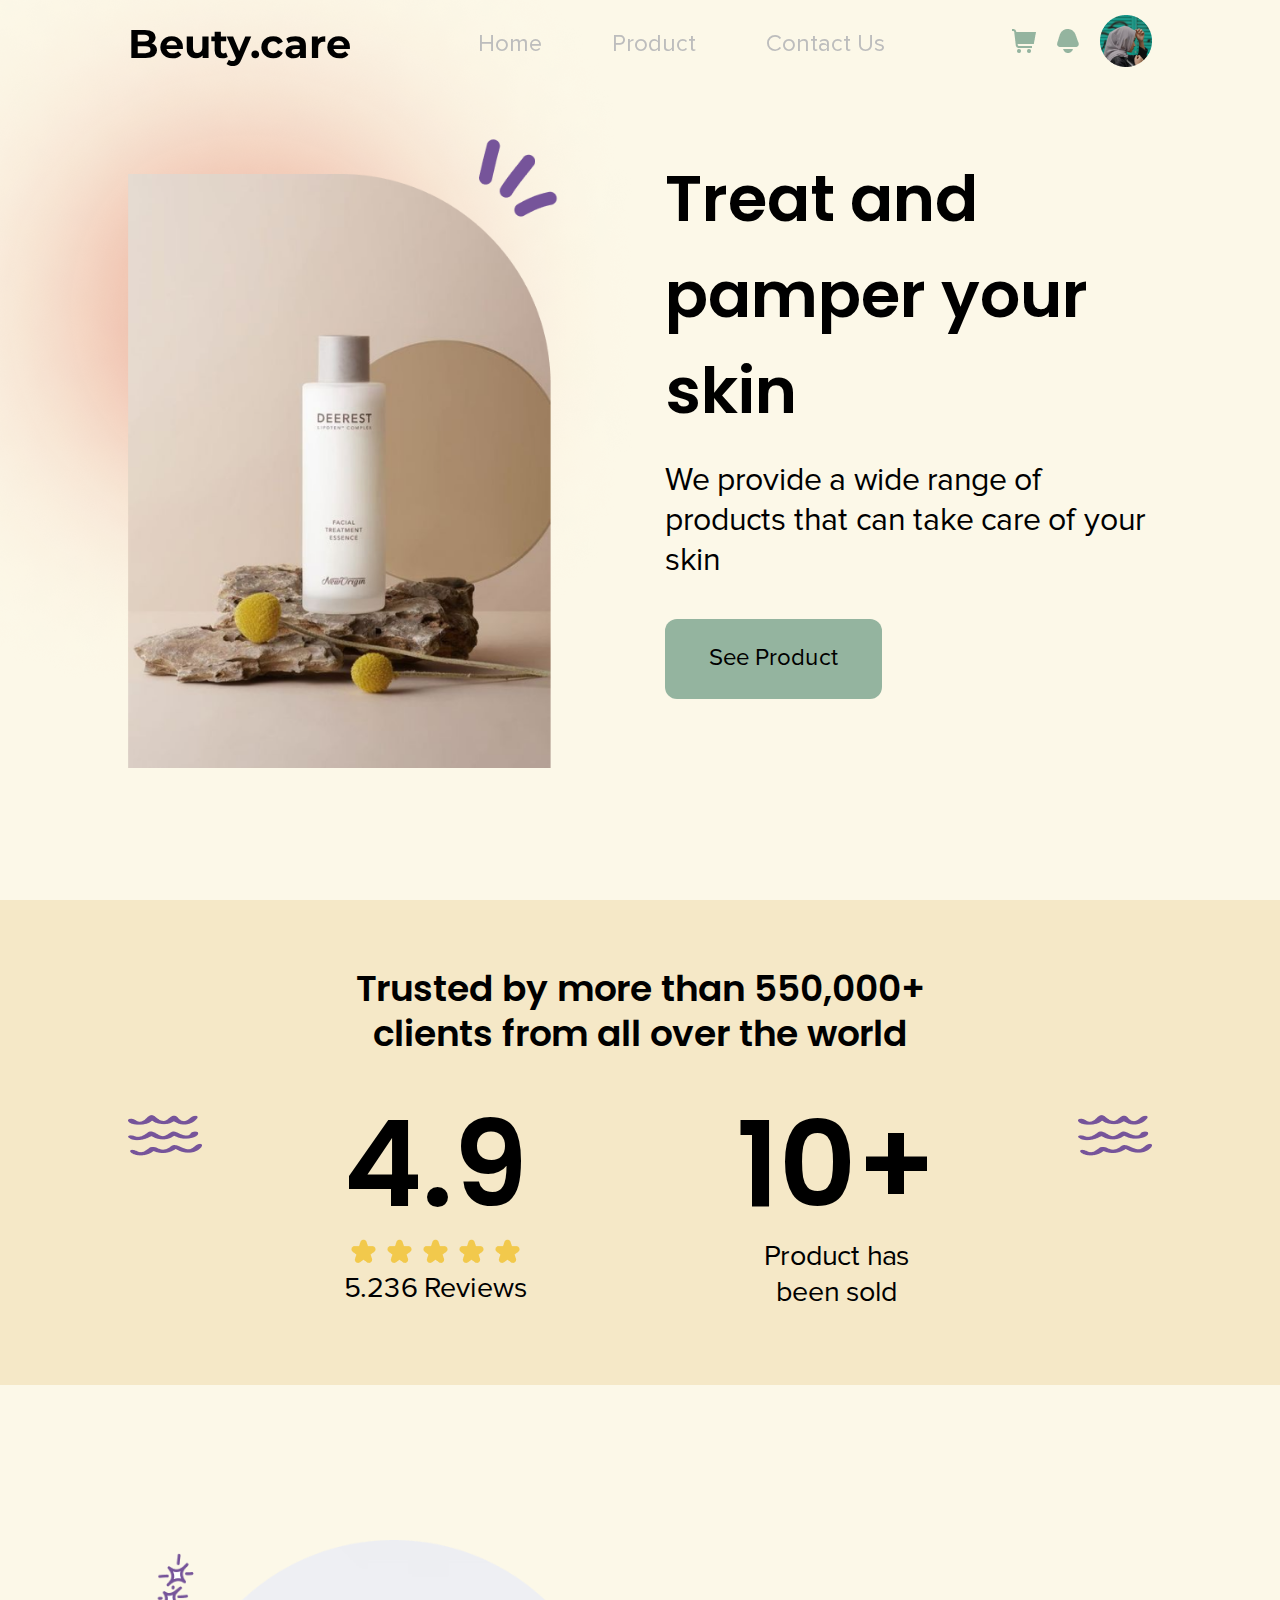
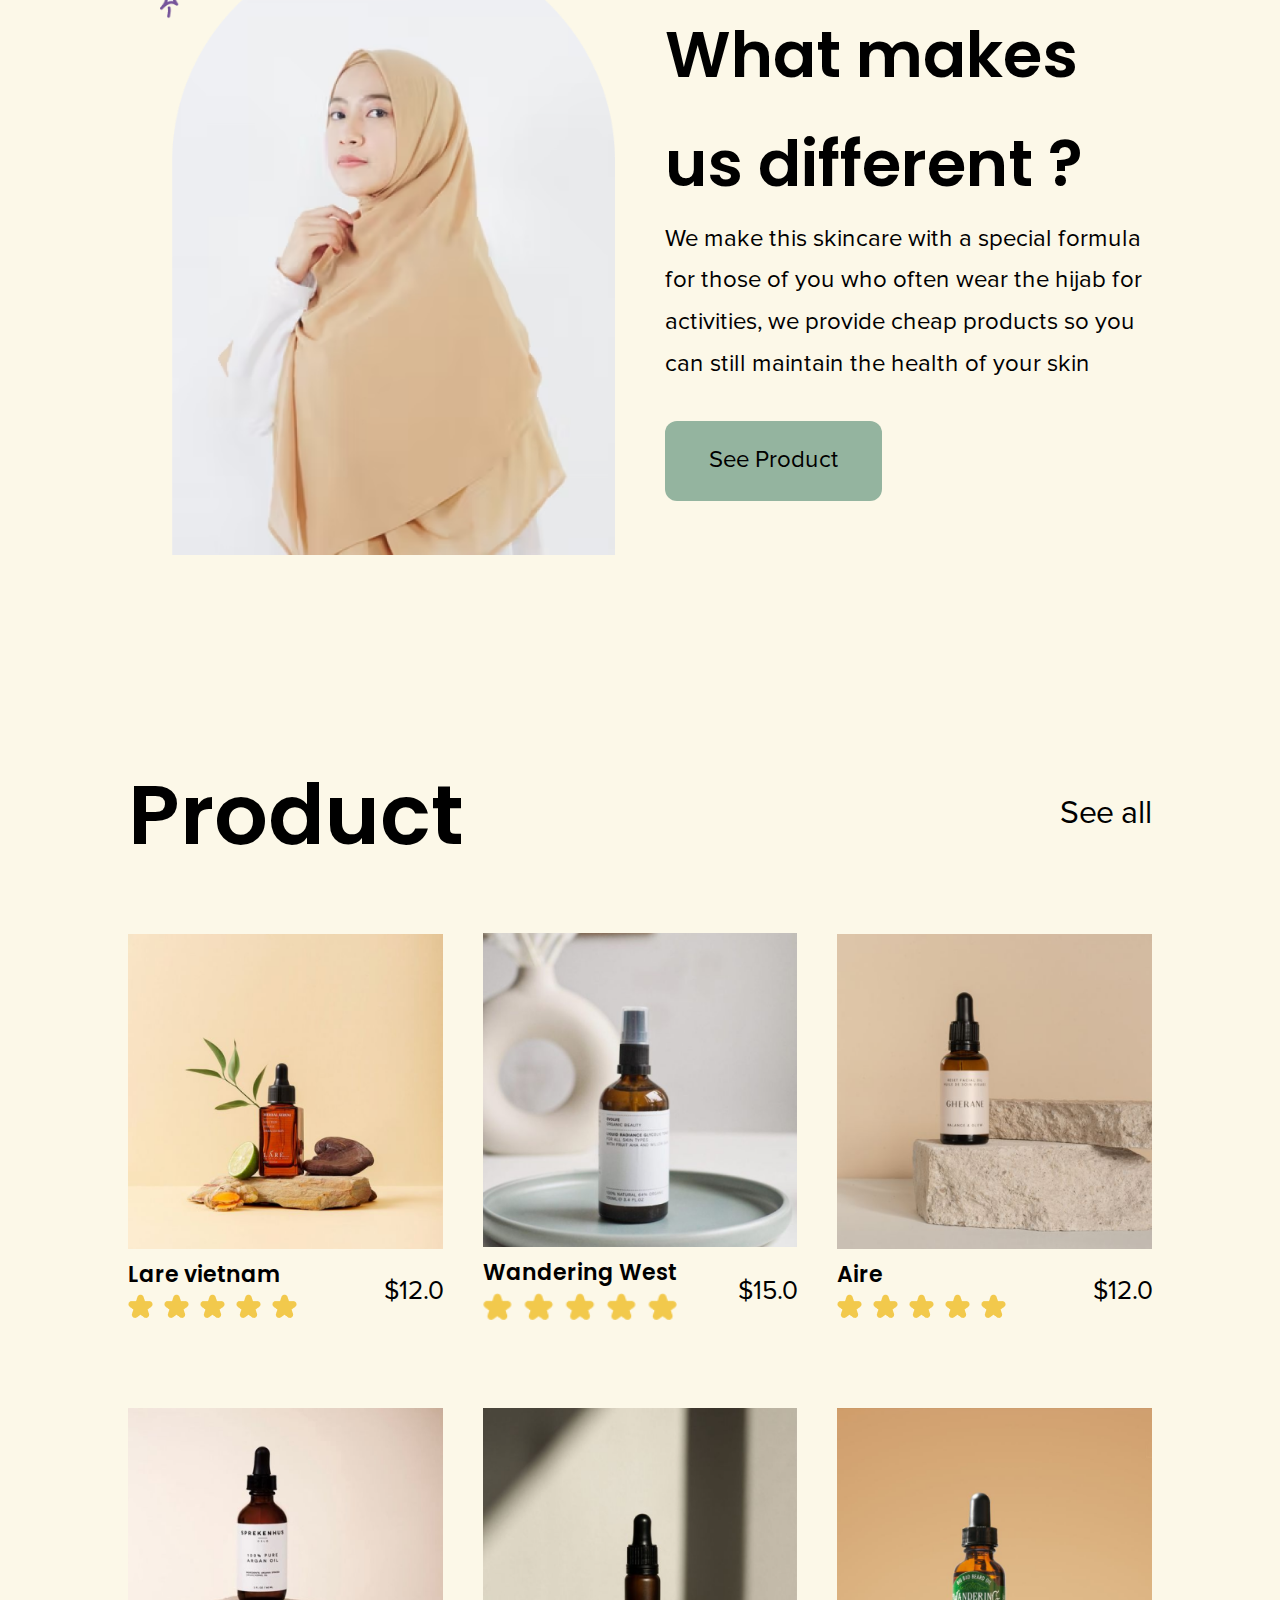
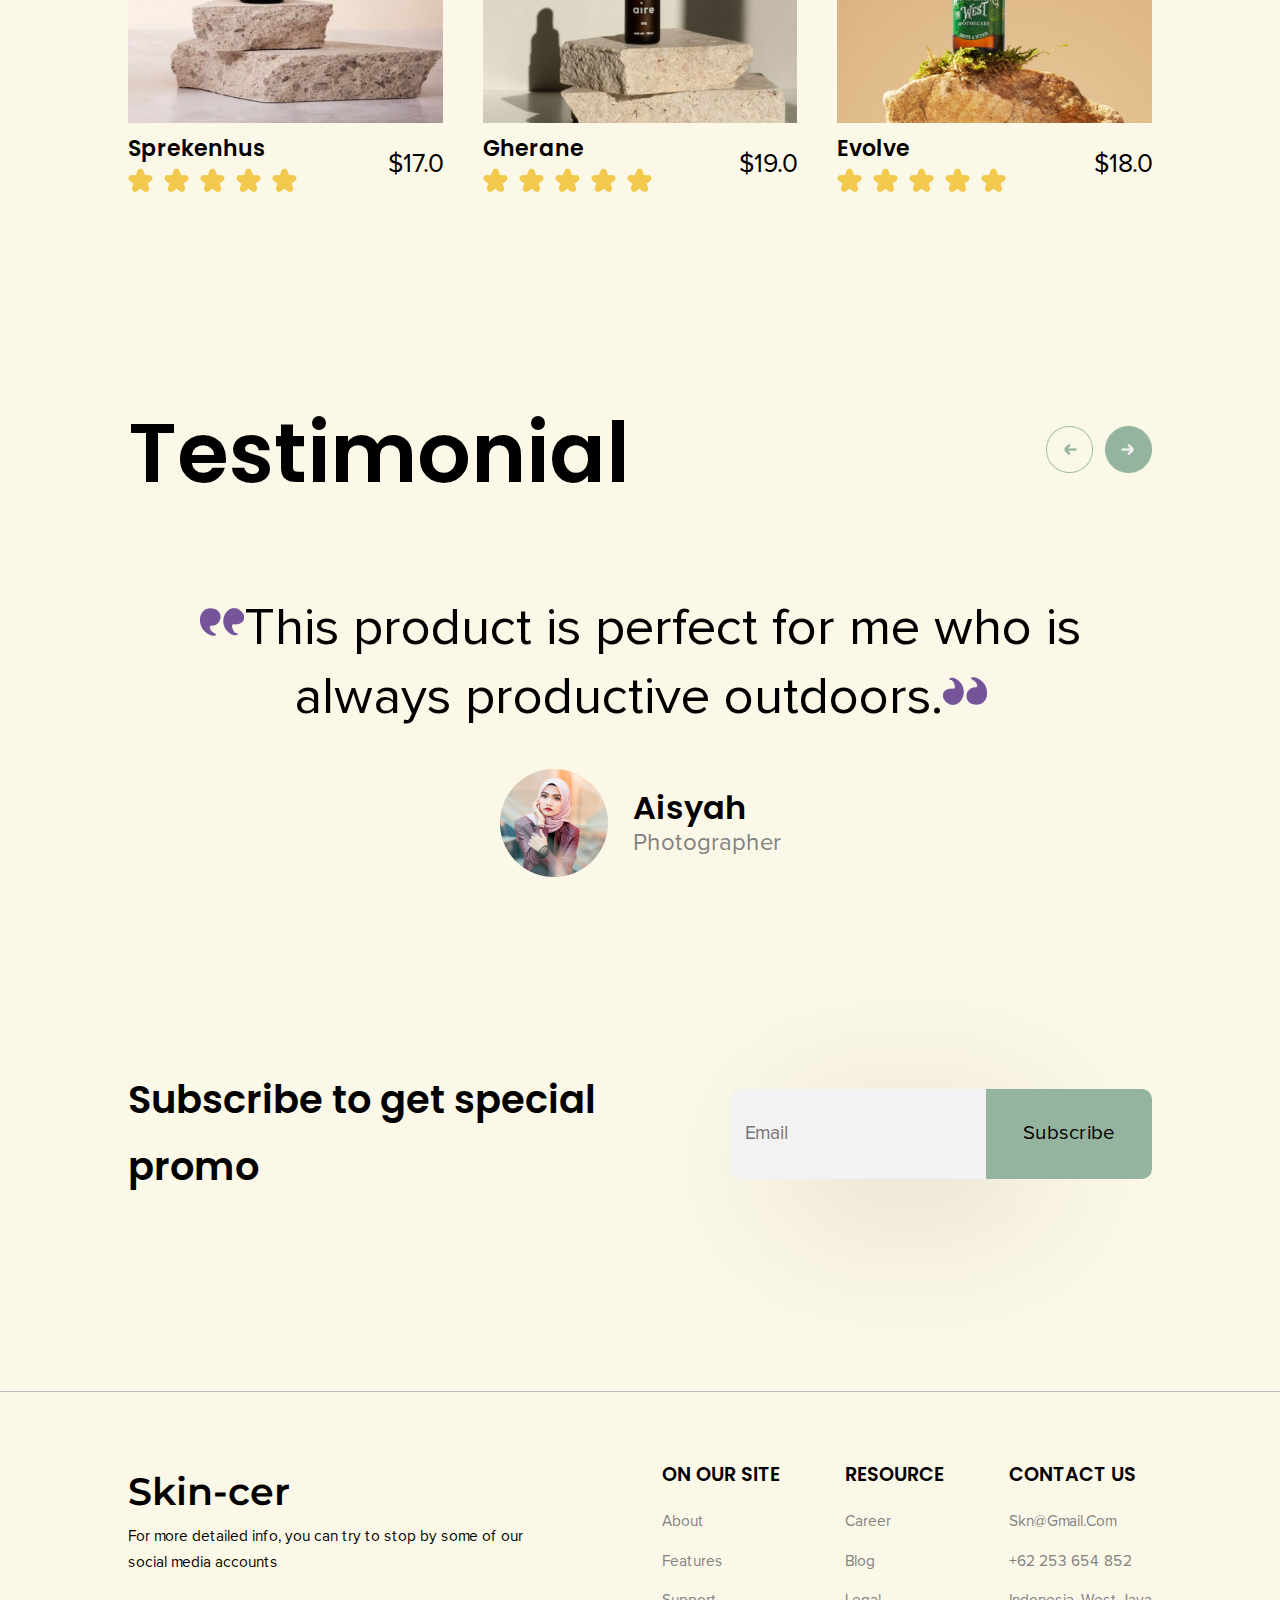
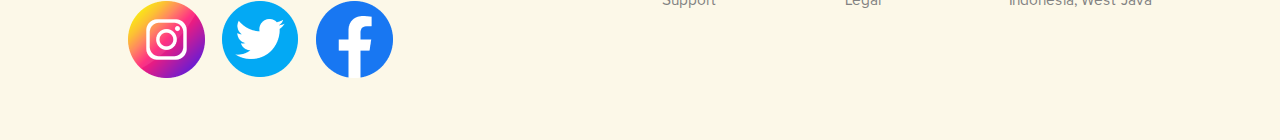
==== commit da9b68bd: "p" ====
--- a/index.html
+++ b/index.html
@@ -207,9 +207,9 @@
             <div class="box-testimonial">
                 <div class="box-title">
                     <h3>Testimonial</h3>
-                    <div>
-                        <i class="fa fa-arrow-circle-left prev" onClick="nextslide(-1)" aria-hidden="true"></i>
-                        <i class="fa fa-arrow-circle-right next" onClick="nextslide(1)" aria-hidden="true"></i>
+                    <div class="btn-slide">
+                        <a onClick="nextslide(-1)"><img class="prev" src="assets/img/Group 226.png" alt=""></a>
+                        <a onClick="nextslide(1)"><img class="next" src="assets/img/Group 225.png" alt=""></a>
                     </div>
                 </div>
                 <div class="box-list-test">
--- a/assets/css/style.css
+++ b/assets/css/style.css
@@ -404,16 +404,16 @@
     color: #000000;
 }
 
+.testimonial .box-testimonial .box-title .btn-slide{
+    display: flex;
+    column-gap: 1vw;
+}
+
 .prev,
 .next {
     cursor: pointer;
     color: #94B49F;
-    font-size: 60px;
-}
-
-.prev:hover,
-.next:hover {
-    color: #6ba36c;
+    width: 3.64vw;
 }
 
 .fade {
@@ -1906,7 +1906,7 @@
 
     .prev,
     .next {
-        font-size: 5.5vw;
+        width: 5.56vw;
     }
 
     .testimonial .box-testimonial .box-list-test .testimonial-slide h3 {
